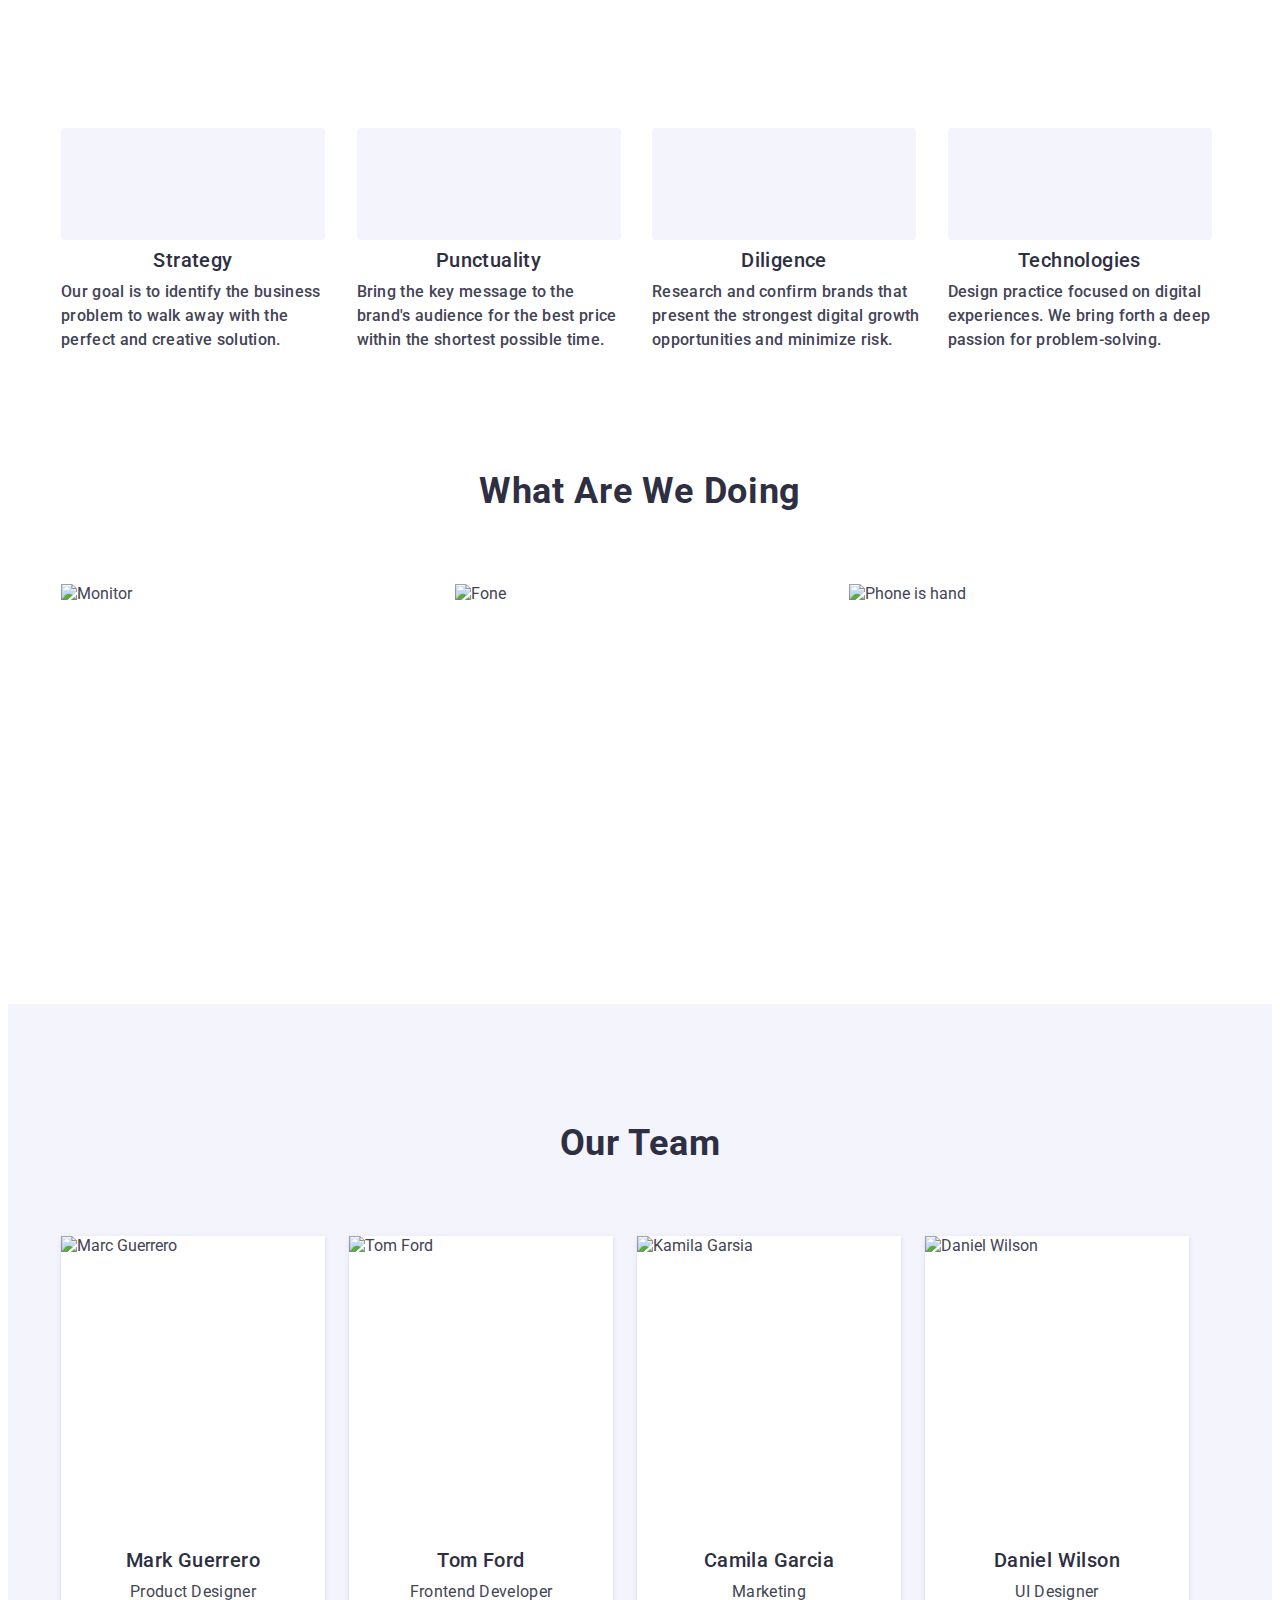
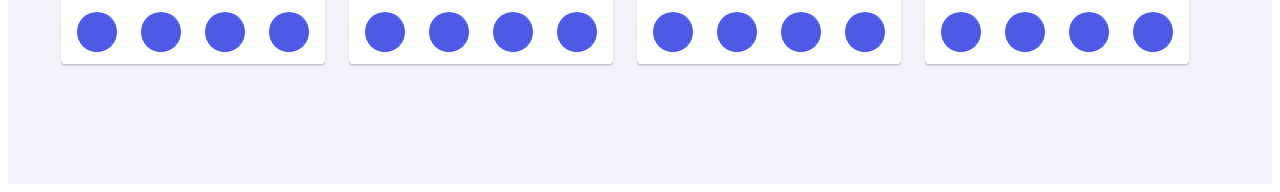
==== index.html @ 0598e84a "section2,3,4" ====
<!DOCTYPE html>
<html lang="en">

    <head>
        <meta charset="utf-8">
        <meta name="description" content="Web studio description meta tag content">
        <meta name="viewport" content="width=device-width, initial-scale=1.0">
        <title>Web studio</title>
        <link rel="stylesheet" href="https://cdnjs.cloudflare.com/ajax/libs/modern-normalize/2.0.0/modern-normalize.min.css" integrity="sha512-4xo8blKMVCiXpTaLzQSLSw3KFOVPWhm/TRtuPVc4WG6kUgjH6J03IBuG7JZPkcWMxJ5huwaBpOpnwYElP/m6wg==" crossorigin="anonymous" referrerpolicy="no-referrer" />
        <link rel="preconnect" href="https://fonts.googleapis.com">
<link rel="preconnect" href="https://fonts.gstatic.com" crossorigin>
<link href="https://fonts.googleapis.com/css2?family=Raleway:wght@800&family=Roboto:wght@400;500;700;900&display=swap" rel="stylesheet">
        <link rel="stylesheet" href="./css/styles.css" />
        <link rel="stylesheet" href="./css/media.css" />
    </head>

    <body>
       <!-- <header class="header">
        <div class="container header-container">
        <nav class="header-navigation">
            <a class="header-logo link" href="./index.html">Web<span class="header-logo-color">Studio</span></a>
            <ul class="header-menu-list list">
                <li class="header-menu-item">
                    <a class="header-menu-link link current" href="./index.html">Studio</a>
                </li>
                <li class="header-menu-item">
                    <a class="header-menu-link link" href="./portfolio.html">Portfolio</a>
                </li>
                <li class="header-menu-item">
                <a class="header-menu-link link" href="">Contacts</a>
                </li>
            </ul>
        </nav>

        <address class="adress">
            <ul class="header-adress-list list">
                <li class="header-adress-item">
                    <a class="header-adress-link link" href="mailto:info@devstudio.com">info@devstudio.com</a>
                </li>
                <li class="header-adress-item">
                    <a class="header-adress-link link" href="tel:+110001111111">+11 (000) 111-11-11</a>
                </li>
            </ul>
        </address>
        </div>
       </header>  -->

       <main>
        <!-- <section class="hero">
            <div class="container">
            <h1 class="hero-titl">Effective Solutions for Your Business</h1>
            <button class="hero-button" type="button" data-modal-open>Order Service</button>
            </div>
        </section> -->
        <section class="advantages">
            <div class="container">
            <h2 class="visually-hidden">Pryhowanyj zagolowok</h2>
            
            <ul class="advantages-list list">
                <li class="advantages-item">
                <div class="advantages-icons">
                            <svg class="imag-icons" width="64" height="64" >
                                <use href="./images/icons.svg#icon-antenna-1">
                                </use>
                            </svg>
                            </div> 
                            <h3 class="advantages-titl">Strategy</h3>
                    <p class="advantages-text">
                        Our goal is to identify the business problem to walk away with the perfect and creative solution.
                    </p>
                </li>
                <li class="advantages-item">
                <div class="advantages-icons">
                    <svg class="imag-icons" width="64" height="64" >
                        <use href="./images/icons.svg#icon-clock-1">
                        </use>
                    </svg>
                    </div>
                        <h3 class="advantages-titl">Punctuality</h3>
                    <p class="advantages-text">
                        Bring the key message to the brand's audience for the best price within the shortest possible time.
                    </p>
                </li>
                <li class="advantages-item">
                <div class="advantages-icons">
                    <svg class="imag-icons" width="64" height="64" >
                        <use href="./images/icons.svg#icon-diagram-1">
                        </use>
                    </svg>
                </div>
                    <h3 class="advantages-titl">Diligence</h3>
                    <p class="advantages-text">
                        Research and confirm brands that present the strongest digital growth opportunities and minimize risk.
                    </p>
                </li>
                <li class="advantages-item">
                <div class="advantages-icons">
                    <svg class="imag-icons" width="64" height="64" >
                        <use href="./images/icons.svg#icon-astronaut-1">
                        </use>
                    </svg>
                </div>
                    <h3 class="advantages-titl">Technologies</h3>
                    <p class="advantages-text">
                        Design practice focused on digital experiences. We bring forth a deep passion for problem-solving.
                    </p>
                </li>
            </ul>
            </div>            
        </section>
        <section class="services">
            <div class="container">
            <h2 class="services-titl">What are we doing</h2>
            <ul class="services-list list">
                <li class="services-item"><img src="./images/img1.jpg" alt="Monitor" width="360" height="300"></li>
                <li class="services-item"><img src="./images/img2.jpg" alt="Fone" width="360" height="300"></li>
                <li class="services-item"><img src="./images/img3.jpg" alt="Phone is hand" width="360" height="300"></li>
            </ul>
            </div>
        </section>
        <section class="team">
            <div class="container">
            <h2 class="team-titl">Our Team</h2>
            <ul class="team-list list">
                <li class="team-item">
                    <img src="./images/MG.jpg" alt="Marc Guerrero" width="264" height="280">
                    <div class="team-cart">
                    <h3 class="team-titl-three">Mark Guerrero</h3>
                    <p class="team-text">Product Designer</p>
                    <ul class="team-icon-list list">
                        <li class="team-icon-item">
                            <a class="team-link link" href="">
                            <svg class="tem-imag-icons" width="16" height="16">
                                <use href="./images/icons.svg#icon-instagram-2">
                                </use>
                            </svg></a>
                        </li>
                        <li class="team-icon-item">
                            <a class="team-link link" href="">
                            <svg class="tem-imag-icons" width="16" height="16">
                                <use href="./images/icons.svg#icon-twitter-1">
                                </use>
                            </svg></a>
                        </li>
                        <li class="team-icon-item">
                        <a class="team-link link" href="">
                            <svg class="tem-imag-icons" width="16" height="16">
                                <use href="./images/icons.svg#icon-facebook-1">
                                </use>
                            </svg>
                        </a>
                        </li>
                        <li class="team-icon-item">
                        <a class="team-link link" href="">
                            <svg class="tem-imag-icons" width="16" height="16">
                                <use href="./images/icons.svg#icon-linkedin-1">
                                </use>
                            </svg>
                        </a>
                        </li>
                    </ul>
                    </div>                    
                </li>

                <li class="team-item"><img src="./images/TF.jpg" alt="Tom Ford" width="264" height="280">
                    <div class="team-cart">
                        <h3 class="team-titl-three">Tom Ford</h3>
                        <p class="team-text">Frontend Developer</p>
                        <ul class="team-icon-list list">
                        <li class="team-icon-item">
                            <a class="team-link link" href="">
                            <svg class="tem-imag-icons" width="16" height="16">
                                <use href="./images/icons.svg#icon-instagram-2">
                                </use>
                            </svg></a>
                        </li>
                        <li class="team-icon-item">
                            <a class="team-link link" href="">
                            <svg class="tem-imag-icons" width="16" height="16">
                                <use href="./images/icons.svg#icon-twitter-1">
                                </use>
                            </svg></a>
                        </li>
                        <li class="team-icon-item">
                        <a class="team-link link" href="">
                            <svg class="tem-imag-icons" width="16" height="16">
                                <use href="./images/icons.svg#icon-facebook-1">
                                </use>
                            </svg>
                        </a>
                        </li>
                        <li class="team-icon-item">
                        <a class="team-link link" href="">
                            <svg class="tem-imag-icons" width="16" height="16">
                                <use href="./images/icons.svg#icon-linkedin-1">
                                </use>
                            </svg>
                        </a>
                        </li>
                    </ul>
                    </div>                      
                </li>

                <li class="team-item"><img src="./images/KG.jpg" alt="Kamila Garsia" width="264" height="280">
                        <div class="team-cart">
                        <h3 class="team-titl-three">Camila Garcia</h3>
                        <p class="team-text">Marketing</p>
                        
                        <ul class="team-icon-list list">
                        <li class="team-icon-item">
                            <a class="team-link link" href="">
                            <svg class="tem-imag-icons" width="16" height="16">
                                <use href="./images/icons.svg#icon-instagram-2">
                                </use>
                            </svg></a>
                        </li>
                        <li class="team-icon-item">
                            <a class="team-link link" href="">
                            <svg class="tem-imag-icons" width="16" height="16">
                                <use href="./images/icons.svg#icon-twitter-1">
                                </use>
                            </svg></a>
                        </li>
                        <li class="team-icon-item">
                        <a class="team-link link" href="">
                            <svg class="tem-imag-icons" width="16" height="16">
                                <use href="./images/icons.svg#icon-facebook-1">
                                </use>
                            </svg>
                        </a>
                        </li>
                        <li class="team-icon-item">
                        <a class="team-link link" href="">
                            <svg class="tem-imag-icons" width="16" height="16">
                                <use href="./images/icons.svg#icon-linkedin-1">
                                </use>
                            </svg>
                        </a>
                        </li>
                    </ul>
                    </div>   
                </li>
                <li class="team-item"><img src="./images/DW.jpg" alt="Daniel Wilson" width="264" height="280">
                    <div class="team-cart">
                        <h3 class="team-titl-three">Daniel Wilson</h3>
                        <p class="team-text">UI Designer</p>
                        <ul class="team-icon-list list">
                        <li class="team-icon-item">
                            <a class="team-link link" href="">
                            <svg class="tem-imag-icons" width="16" height="16">
                                <use href="./images/icons.svg#icon-instagram-2">
                                </use>
                            </svg></a>
                        </li>
                        <li class="team-icon-item">
                            <a class="team-link link" href="">
                            <svg class="tem-imag-icons" width="16" height="16">
                                <use href="./images/icons.svg#icon-twitter-1">
                                </use>
                            </svg></a>
                        </li>
                        <li class="team-icon-item">
                        <a class="team-link link" href="">
                            <svg class="tem-imag-icons" width="16" height="16">
                                <use href="./images/icons.svg#icon-facebook-1">
                                </use>
                            </svg>
                        </a>
                        </li>
                        <li class="team-icon-item">
                        <a class="team-link link" href="">
                            <svg class="tem-imag-icons" width="16" height="16">
                                <use href="./images/icons.svg#icon-linkedin-1">
                                </use>
                            </svg>
                        </a>
                        </li>
                    </ul>
                    </div>
                </li>
                </ul>
            </div>
        </section>
        <!-- <section class="customers">
            <div class="container">
                <h2 class="customers-titl">Customers</h2>
<ul class="customers-list list">
    <li class="customers-item">
      <a class="customers-link link" href="">
          <svg class="customers-imag-icons" width="104" height="56">
                            <use href="./images/icons.svg#icon-Logo">
                            </use>
                        </svg>  
    </a>
    </li>
    <li class="customers-item">
        <a class="customers-link link" href="">
    <svg class="customers-imag-icons" width="104" height="56">
                        <use href="./images/icons.svg#icon-Logo-1">
                        </use>
                    </svg>
    </a>     
    </li>
    <li class="customers-item">
        <a class="customers-link link" href="">
        <svg class="customers-imag-icons" width="104" height="56">
                        <use href="./images/icons.svg#icon-Logo-2">
                        </use>
                    </svg>
    </a>  
    </li>
    <li class="customers-item">
        <a class="customers-link link" href="">
        <svg class="customers-imag-icons" width="104" height="56">
                        <use href="./images/icons.svg#icon-Logo-3">
                        </use>
                    </svg> 
    </a> 
    </li>
    <li class="customers-item">
        <a class="customers-link link" href="">
        <svg class="customers-imag-icons" width="104" height="56">
                        <use href="./images/icons.svg#icon-Logo-4">
                        </use>
                    </svg> 
    </a> 
    </li>
    <li class="customers-item">
        <a class="customers-link link" href="">
        <svg class="customers-imag-icons" width="104" height="56">
                        <use href="./images/icons.svg#icon-Logo-5">
                        </use>
                    </svg>
    </a>  
    </li>
</ul>
</div>
</section> -->
       </main>
       <!-- <footer class="footer">
        <div class="container page">
            <div class="footer-wramp">
                <a class="footer-logo link link" href="./index.html">Web<span class="footer-logo-color">Studio</span></a>
                <p class="footer-text">
                Increase the flow of customers and sales for your business with digital marketing & growth solutions.
            </p>
            </div>
            <div class="footer-social">
                <p class="footer-social-text">Social media</p>
                <ul class="footer-social-list list">
                    <li class="footer-social-item">
                        <a class="footer-social-link link" href="">
                            <svg class="footer-imag-icons" width="24" height="24">
                                <use href="./images/icons.svg#icon-instagram-2">
                                </use>
                            </svg>
                        </a>
                    </li>
                    <li class="footer-social-item">
                    <a class="footer-social-link link" href="">
                        <svg class="footer-imag-icons" width="24" height="24">
                                <use href="./images/icons.svg#icon-twitter-1">
                                </use>
                            </svg>
                    </a>    
                    </li>
                    <li class="footer-social-item">
                    <a class="footer-social-link link" href="">
                        <svg class="footer-imag-icons" width="24" height="24">
                                <use href="./images/icons.svg#icon-facebook-1">
                                </use>
                            </svg>
                    </a>    
                    </li>
                    <li class="footer-social-item">
                    <a class="footer-social-link link" href="">
                        <svg class="footer-imag-icons" width="24" height="24">
                                <use href="./images/icons.svg#icon-linkedin-1">
                                </use>
                            </svg>
                    </a>    
                    </li>
                </ul>
            </div>
            <div class="footer-container-form">
                <p class="foote-form-text">Subscribe</p>
                <form class="footer-form">
                    <label class="footer-form-label">
                        <input class="footer-form-input"
                         name="email" 
                         type="email"
                         placeholder="E-mail">
                    </label>
                    <button class="footer-form-button" type="submit">Subscribe
                        <svg class="footer-button-icon" width="24" height="24">
                            <use href="./images/icons.svg#icon-button">
                            </use>
                        </svg>
                    </button>
                </form>
            </div>
        </div>
       </footer> -->
<div data-modal class="backdrop  is-hidden">
    <div  class="modal">
        <button type="button" data-modal-close class="modal-close-btn">
            <svg class="modal-imag" width="8" height="8">
                <use href="./images/icons.svg#icon-close">
                </use>
            </svg>
        </button>
        <p class="modal-title title">Leave your contacts and we will call you back
        </p>
        <form class="modal-form">
            
                <div class="modal-field">
                    <label for="user-name" class="modal-label">Name</label>
                        <div class="modal-input-wrap">
                            <input type="text"
                             class="modal-input"
                             name="user-name" 
                             required
                             autofocus
                             id="user-name"/>
                             <svg class="modal-icon" width="18" height="24">
                                <use href="./images/icons.svg#icon-person"></use>
                             </svg>
                        </div>
                </div>
            
                <div class="modal-field">
                    <label for="user-phone" class="modal-label">Phone</label>
                        <div class="modal-input-wrap">
                    <input type="tel"
                    class="modal-input"
                    name="user-phone"
                    id="user-phone"/>
                    <svg class="modal-icon" width="18" height="24">
                        <use href="./images/icons.svg#icon-phone"></use>
                    </svg>
                </div>
                </div>
                <div class="modal-field">
                    <label for="user-email" class="modal-label">Email</label>
                        <div class="modal-input-wrap">
                            <input type="email"
                            class="modal-input"
                            name="user-email"
                            required
                            id="user-email"/>
                            <svg class="modal-icon" width="18" height="24">
                            <use href="./images/icons.svg#icon-email"></use>
                            </svg>
                </div>
                </div>
                <div class="modal-field-comment">
                    <label for="user-comment" class="modal-label">Comment</label>
                        <textarea class="modal-comment"
                        name="user-comment"
                        id="user-comment"
                        placeholder="Text input"></textarea>
</div>
<div class="modal-checkbox ">
    <input class="modal-checkbox-input visually-hidden"
    type="checkbox"
        name="user-privacy"
         value="true"
         id="user-privacy"/>
         <label class="modal-checkbox-text" for="user-privacy">
 
<span class="privacy-span">        
         <svg class="checkbox-icon" width="10" height="8">
            <use href="./images/icons.svg#icon-checkbox">
            </use>
         </svg>
         </span>
         I accept the terms and conditions of the 
         <a class="pryvacy-link" href="">Privacy Policy</a>
</label> 
</div>
<button class="modal-form-btn" type="submit">Send</button>

        </form> 
    </div>

</div>
<script src="./js/modal.js"></script>
<script src="./js/mobile-menu.js"></script>
    </body>
</html>
---- css/styles.css ----
:root {
    --white: #FFFFFF;
    --navyblue: #2E2F42;
    --slate: #434455;
    --iris: #4D5AE5;
    --cloud: #F4F4FD;
    --ocean: #404BBF;
    --cornflower: #E7E9FC;
    --lightslate: #8E8F99;
    --dairy:#FCFCFC;
}


body {
    font-family: 'Roboto', sans-serif;
    color: var(--slate);
    background-color: var(--white);
    }

.container {
    width: 100%;
    max-width: 1158px;
    padding-left: 16px;
    padding-right: 16px;
    margin: 0 auto;
    /*outline: 2px solid red;*/
}
.link {
text-decoration: none;
}
.list {
    list-style: none;
    
}
p, ul, h1, h2, h3, h4, h5, h6 {
    margin: 0;
}
ul {
    padding-left: 0;
    display: flex;
}
img {
    display: block;
    max-width: 100%;
    height: auto;
}
.visually-hidden {
        position: absolute;
        width: 1px;
        height: 1px;
        margin: -1px;
        border: 0;
        padding: 0;
        white-space: nowrap;
        clip-path: inset(100%);
        clip: rect(0 0 0 0);
        overflow: hidden;
}

/* web studio */

.header {
border-bottom: 1px solid var(--cornflower, #E7E9FC);
box-shadow: 0px 2px 1px rgba(46, 47, 66, 0.08), 0px 1px 1px rgba(46, 47, 66, 0.16), 0px 1px 6px rgba(46, 47, 66, 0.08);
}
.header-container {
display: flex;
align-items: center;

}

.header-navigation {
    display: flex;
    align-items: center;
}   

.header-menu-list {
    display: flex;
    gap: 40px;
}
.header-logo {
    color: var(--iris, #4D5AE5);
        font-family: 'Raleway', sans-serif;
        font-size: 18px;
        font-weight: 800;
        line-height: 1.17;
        letter-spacing: 0.03em;
        text-transform: uppercase;
        margin-right: 76px;
        }
        
.header-logo-color {
    color: var(--navyblue, #2E2F42);
}


.header-menu-link {
    color: var(--navyblue, #2E2F42);
        font-size: 16px;
        font-weight: 500;
        line-height: 1.5;
        letter-spacing: 0.02em;
        padding-top: 24px;
        padding-bottom: 24px;
        display: flex;
        position: relative;
        transition: color 250ms cubic-bezier(0.4, 0, 0.2, 1);
        
        }

.header-menu-link:hover {
    color: var(--ocean, #404BBF);
}

.header-menu-link:focus {
    color: var(--ocean, #404BBF);
}

.current {
    position: relative;
    color: #404bbf;
    transition: color 250ms cubic-bezier(0.4, 0, 0.2, 1);


}
.current::after {
content: "";
position: absolute;
left: 0;
bottom: -1px;
width: 100%;
height: 4px;
background: var(--ocean, #404BBF);
border-radius: 2px;

}
.adress {
    font-style: normal;
    margin-left: auto;

}

.header-adress-list {
    display: flex;
    gap: 40px;
}
.header-adress-link {
    color: var(--slate, #434455);
font-size: 16px;
font-weight: 400;
line-height: 1.5;
letter-spacing: 0.02em;
padding-top: 24px;
padding-bottom: 24px;
transition: color 250ms cubic-bezier(0.4, 0, 0.2, 1);
}

.header-adress-link:hover {
color: var(--ocean, #404BBF);
}

.header-adress-link:focus {
color:var(--ocean, #404BBF);
}

.hero {
background: var(--navyblue, #2E2F42);
margin: 0 auto;
padding-bottom: 188px;
padding-top: 188px;
background-image:linear-gradient(rgba(46, 47, 66, 0.7), rgba(46, 47, 66, 0.7)), url(../images/hero-bg.jpg);
background-repeat: no-repeat;
background-position: center;
background-size: cover;
max-width: 1440px;

}

.hero-titl {
    color: var(--white, #FFF);
        text-align: center;
        font-size: 56px;
        font-weight: 700;
        line-height: 1.07;
        letter-spacing: 0.02em;
        max-width: 496px;
        margin: 0 auto;
        
        
        }
.hero-button {
    
        background: var(--iris, #4D5AE5);
            color: var(--white, #FFF);
            font-family: inherit;
            font-size: 16px;
            font-weight: 500;
            line-height: 1.5;
            letter-spacing: 0.04em;
            cursor: pointer;
            display: block;
            padding: 16px 32px;
            gap: 10px;
            border-radius: 4px;
            border: none;
            background: var(--iris, #4D5AE5);
            box-shadow: 0px 4px 4px 0px rgba(0, 0, 0, 0.15);
            margin: 0 auto;
            margin-top: 48px;
            min-width: 169px;
            height: 56px;
            transition: background-color 250ms cubic-bezier(0.4, 0, 0.2, 1);
}

.hero-button:hover {
    background-color: var(--ocean, #404BBF);
}

.hero-button:focus {
    background-color: var(--ocean, #404BBF);
}

.advantages {
    padding-top: 96px;
    padding-bottom: 96px;
    align-items: flex-start;
}

.advantages-list {
    display: flex;
    flex-wrap: wrap;
    flex-direction: column;
    gap: 72px;
    
    justify-content: center;
}

.advantages-item {
/*width: calc((100% - 72px) / 4);*/
}



.advantages-icons {
        display: none;
}

.imag-icons {
    
    border-radius: 4px;
    flex-shrink: 0;
}


.advantages-item-icons {
    /*width: calc((100% - 72px) / 4);*/
}
.advantages-titl {
    color: var(--navyblue, #2E2F42);
    font-size: 36px;
    font-weight: 700;
    line-height: 1.11;
    letter-spacing: 0.02em;
    max-width: 396px;
    margin-bottom: 8px;
    text-align: center;
    }

.advantages-text {
    color: var(--slate, #434455);
        font-size: 16px;
        font-weight: 500;
        line-height: 1.5;
        letter-spacing: 0.02em;
        max-width: 396px;
        }

.services {
    display: none;
    }



.team {
    background-color:var(--cloud, #F4F4FD);
    padding-bottom: 96px;
    padding-top: 96px;
    padding-left: 66px;
    padding-right: 66px;
    display: flex;
}

.team-list {
    display: block;
    /*gap: 0px 72px;*/
}

.team-item {
    background-color: #FFFFFF;
    /*width: calc((100% - 72px) / 4);*/
    width: 100%;
    border-radius: 0px 0px 4px 4px;
    box-shadow: 0px 1px 6px rgba(46, 47, 66, 0.08),
        0px 1px 1px rgba(46, 47, 66, 0.16),
        0px 2px 1px rgba(46, 47, 66, 0.08);
    margin-top: 72px;
    max-width: 264px;
    height: 428px;
}

.team-titl {
    color: var(--navyblue, #2E2F42);
        text-align: center;
        font-size: 36px;
        font-weight: 700;
        line-height: 1.11;
        letter-spacing: 0.02em;
        text-transform: capitalize;
        /* margin-bottom: 72px; */
        }

.team-cart {
    padding-top: 32px;
    padding-bottom: 32px; 
    

}
.team-titl-three {
    color: var(--navyblue, #2E2F42);
        font-size: 20px;
        font-weight: 500;
        line-height: 1.2;
        letter-spacing: 0.02em;
        text-align: center;
        margin-bottom: 8px;
}

.team-text {
    color: var(--slate, #434455);
        font-size: 16px;
        line-height: 1.5;
        letter-spacing: 0.02em;
        text-align: center;
        margin-bottom: 8px;
        
}


.team-icon-list {
    display: flex;
    justify-content: center;
    gap: 24px;


}

.team-icon-item {
width: 40px;
height: 40px;

}

.team-link {
    width: 100%;
    height: 100%;
    background-color: var(--iris, #4D5AE5);
    border-radius: 50%;
    display: flex;
    align-items: center;
    justify-content: center;
    transition: background-color 250ms cubic-bezier(0.4, 0, 0.2, 1);
}
.team-link:hover {
    background-color: var(--ocean, #404BBF);
}
.team-link:focus {
    background-color: var(--ocean, #404BBF);
}

.tem-imag-icons {
    fill: var(--cloud, #f4f4fd);
}

.customers {
    padding-top: 120px;
    padding-bottom: 120px;
}

.customers-titl {
    color: var(--navyblue, #2E2F42);
        text-align: center;
            font-size: 36px;
            font-style: normal;
            font-weight: 700;
            line-height: 1.11;
            letter-spacing: 0.02em;
            text-transform: capitalize;
            margin-bottom: 72px;
}
.customers-list {
    display: flex;
        gap: 24px;
}

.customers-item {
    width: calc((100% - 120px) / 6);
    height: 88px;
}

.customers-link {
    width: 100%;
    height: 100%;
    border: 1px solid var(--lightslate, #8E8F99);
    border-radius: 4px;
    display: flex;
    align-items: center;
    justify-content: center;
    color: var(--lightslate, #8E8F99);
    transition: border-color 250ms cubic-bezier(0.4, 0, 0.2, 1),
        color 250ms cubic-bezier(0.4, 0, 0.2, 1);
}
.customers-link:hover {
    border-color: var(--ocean, #404BBF);
    color: var(--ocean, #404BBF);
}

.customers-link:focus {
    border-color: var(--ocean, #404BBF);
    color: var(--ocean, #404BBF);
    
    }

.customers-imag-icons {
    fill: currentColor;
    /*padding: 16px 32px;*/
    flex-shrink: 0;
    }



.footer {
    background: var(--navyblue, #2E2F42);
    padding-top: 100px;
    padding-bottom: 100px;
}
.footer-logo {
    display: inline-block;
    color:var(--iris, #4D5AE5);
        font-family: 'Raleway', sans-serif;
        font-size: 18px;
        font-weight: 800;
        line-height: 1.17;
        letter-spacing: 0.03em;
        text-transform: uppercase;
        margin-bottom: 16px;
}

.page {
    display: flex;
    align-items: baseline;
    
}

.footer-wramp {
    margin-right: 120px;
    
}

.footer-logo-color {
color: var(--cloud, #F4F4FD);
}

.footer-text {
    color: var(--cloud, #F4F4FD);
        font-size: 16px;
        line-height: 1.5;
        letter-spacing: 0.02em;
        max-width: 264px;
        
}

/*.footer-social {}*/

.footer-social-text {
    font-weight: 500;
    font-size: 16px;
    line-height: 1.5;
    letter-spacing: 0.02em;
    color: var(--white, #FFFFFF);
    margin-bottom: 16px;
}

.footer-social-list {
    display: flex;
    gap: 16px;
}

.footer-social-item {
    width: 40px;
    height: 40px;
}

.footer-social-link {
    width: 100%;
    height: 100%;
    background-color: var(--iris, #4D5AE5);
    border-radius: 50%;
    display: flex;
    align-items: center;
    justify-content: center;
    transition: background-color 250ms cubic-bezier(0.4, 0, 0.2, 1);

}

.footer-social-link:hover {
    background-color: #31d0aa;

}

.footer-social-link:focus {
    background-color: #31d0aa;

}

.footer-imag-icons {
    fill: var(--cloud, #F4F4FD);
}

.footer-container-form {
    margin-left: 80px;
}
.foote-form-text {
    color: var(--white, #FFF);
        font-size: 16px;
        font-style: normal;
        font-weight: 500;
        line-height: 1.5;
        letter-spacing: 0.02em;
        margin-bottom: 16px;
}
.footer-form-input {
width: 264px;
height: 40px;
border-radius: 4px;
    border: 1px solid var(--white, #ffffff);
    background-color: transparent;
font-size: 12px;
line-height: 1.5;
letter-spacing: 0.04em;
padding-left: 16px;
filter: drop-shadow(0px 4px 4px rgba(0, 0, 0, 0.15));
color: var(--white, #ffffff);
}

.footer-form {
    display: flex;
    gap: 24px;
}

.footer-form-input::placeholder {
    color: var(--white, #ffffff);
}

.footer-form-button {
    min-width: 165px;
    height: 40px;
    display: flex;
    justify-content: center;
    align-items: center;
    padding: 8px 24px;
    font-family: "Roboto", sans-serif;
    font-size: 16px;
        font-style: normal;
        font-weight: 500;
        line-height: 1.5;
        letter-spacing: 0.04em;
        color: var(--white, #FFF);
        cursor: pointer;
        border-radius: 4px;
        background: var(--iris, #4D5AE5);
        border: none;
}

.footer-button-icon {
    margin-left: 16px;
    fill: var(--cloud, #F4F4FD);
}

/* P O R T F O L I O */

.section {
    padding-top: 96px;
    padding-bottom: 120px;
}
.section-list {
    display: flex;
    justify-content: center;
    gap: 24px;
    margin-bottom: 72px;
}
.section button {
        background-color: var(--cloud, #F4F4FD);
        color: var(--iris, #4D5AE5);
        font-family: inherit;
        font-size: 16px;
        font-weight: 500;
        line-height: 1.5;
        letter-spacing: 0.04em;
        cursor: pointer;
        display: flex;
        padding: 12px 24px;
        justify-content: center;
        align-items: center;
        border-radius: 4px;
        border: 1px solid var(--cornflower, #E7E9FC);
        background: var(--cloud, #F4F4FD);
        text-align: center;
        transition: color 250ms cubic-bezier(0.4, 0, 0.2, 1),
            background-color 250ms cubic-bezier(0.4, 0, 0.2, 1),
            border-color 250ms cubic-bezier(0.4, 0, 0.2, 1),
            box-shadow 250ms cubic-bezier(0.4, 0, 0.2, 1);
}

.section button:hover {
    background: var(--ocean, #404BBF);
    color: var(--white, #FFFFFF);
    border: 1px solid transparent;
    box-shadow: 0px 3px 1px rgba(0, 0, 0, 0.1), 0px 2px 1px rgba(0, 0, 0, 0.08), 0px 2px 2px rgba(0, 0, 0, 0.12);
}

.section button:focus {
    background: var(--ocean, #404BBF);
    color: var(--white, #FFFFFF);
    border: 1px solid transparent;
    box-shadow: 0px 3px 1px rgba(0, 0, 0, 0.1), 0px 2px 1px rgba(0, 0, 0, 0.08), 0px 2px 2px rgba(0, 0, 0, 0.12);
}

.section-two-list {
    display: flex;
        flex-wrap: wrap;
        column-gap: 24px;
        row-gap: 48px
}

.section-two-item {
    width: calc((100% - 48px) / 3);
}

.section-link {
    display: block;
    transition: box-shadow 250ms cubic-bezier(0.4, 0, 0.2, 1);
}

.section-link:hover {
    box-shadow: 0px 1px 6px rgba(46, 47, 66, 0.08),
        0px 1px 1px rgba(46, 47, 66, 0.16),
        0px 2px 1px rgba(46, 47, 66, 0.08);
}

.section-link:focus {
    box-shadow: 0px 1px 6px rgba(46, 47, 66, 0.08),
        0px 1px 1px rgba(46, 47, 66, 0.16),
        0px 2px 1px rgba(46, 47, 66, 0.08);
}

.section-link:hover p {
transform: translateY(0%);
}

.section-link:focus p {
    transform: translateY(0%);
}
.cart {
    
    padding-bottom: 120px;
    border-bottom: 1px solid var(--cornflower, #E7E9FC);
    background: var(--white, #FFF);
}

.cart-container {
    padding: 32px 16px;
    border: 1px solid #e7e9fc;
    border-top: none;
}

.imag-container {
    position: relative;
    overflow: hidden;

}
.imag-text {
    position: absolute;
    top: 0;
    color: var(--cloud, #F4F4FD);
        font-size: 16px;
        font-style: normal;
        line-height: 1.5;
        letter-spacing: 0.02em;
        padding: 40px 32px;
        background: var(--iris, #4D5AE5);
        height: 100%;
        width: 100%;
        transform: translateY(100%);
        transition: transform 250ms cubic-bezier(0.4, 0, 0.2, 1);
}
.section-titl {
    color: var(--navyblue, #2E2F42);
        font-size: 20px;
        font-weight: 500;
        line-height: 1.2;
        letter-spacing: 0.02em;
        margin-bottom: 8px;
}
.section-text {
    color: var(--slate, #434455);
        font-size: 16px;
        line-height: 1.5;
        letter-spacing: 0.02em;
}

/*modalne vikno*/


.backdrop {
    position: fixed;
    width: 100%;
    height: 100%;
    background-color: rgba(46, 47, 66, 0.4);
    top: 0;
    left: 0;
    transition: opacity 250ms cubic-bezier(0.4, 0, 0.2, 1), visibility 250ms cubic-bezier(0.4, 0, 0.2, 1);
}

.modal {
    position: absolute;
    top: 50%;
    left: 50%;
    transform: translate(-50%, -50%) scale(1);
    width: 408px;
    min-height: 584px;
    background: var(--dairy, #FCFCFC);
    box-shadow: 0px 2px 1px 0px rgba(0, 0, 0, 0.20), 0px 1px 3px 0px rgba(0, 0, 0, 0.12), 0px 1px 1px 0px rgba(0, 0, 0, 0.14);
    border-radius: 4px;
    transition: transform 250ms cubic-bezier(0.4, 0, 0.2, 1);
    padding: 72px 24px 24px 24px;

}

.is-hidden {
    opacity: 0;
    visibility: hidden;
    pointer-events: none;

}

.modal-close-btn {
    position: absolute;
    top: 24px;
    right: 24px;
    width: 24px;
    height: 24px;
    border-radius: 50%;
    display: flex;
    align-items: center;
    justify-content: center;
    background-color: var(--cornflower, #E7E9FC);
    border: 1px solid rgba(0, 0, 0, 0.1);
    padding: 0;
    cursor: pointer;
    transition: background-color 250ms cubic-bezier(0.4, 0, 0.2, 1), border 250ms cubic-bezier(0.4, 0, 0.2, 1);

}

.modal-close-btn:hover {
    background-color: var(--ocean, #404BBF);
    border: none;
}

.modal-close-btn:focus {
    background-color: var(--ocean, #404BBF);
    border: none;
}

.modal-imag {
    transition: fill 250ms cubic-bezier(0.4, 0, 0.2, 1);

}

.modal-close-btn:hover .modal-imag {
    fill: #ffffff;
}

.modal-close-btn:focus .modal-imag {
    fill: #ffffff;
}

.modal-title {
        margin-bottom: 16px;
        color: var(--navyblue, #2E2F42);
        text-align: center;
        font-size: 16px;
        font-style: normal;
        font-weight: 500;
        line-height: 1.5;
        letter-spacing: 0.02em;
}

/*.modal-form {

}*/

.modal-field {
    margin-bottom: 8px;
}

.modal-input {
    width: 100%;
    height: 40px;
    border-radius: 4px;
    border: 1px solid var(--navyblue-modal, rgba(46, 47, 66, 0.40));
    padding-left: 38px;
    padding-right: 16px;
    outline: transparent;
    background-color: transparent;
    transition: border-color 250ms cubic-bezier(0.4, 0, 0.2, 1);
}

.modal-label {
    color: var(--lightslate, #8E8F99);
    font-size: 12px;
        font-style: normal;
        font-weight: 400;
        line-height: 1.17;
        letter-spacing: 0.04em;
        margin-bottom: 4px;
        display: block;
}
/*.modal-input:hover {
    border: 1px solid var(--iris, #4D5AE5);
}*/

.modal-input:focus {
    border: 1px solid var(--iris, #4D5AE5);
}

.modal-input-wrap {
    position: relative;
    
}

.modal-icon {
    fill: var(--navyblue, #2E2F42);
    position: absolute;
    left: 16px;
    top: 50%;
    transform: translateY(-50%);
    transition: fill 250ms cubic-bezier(0.4, 0, 0.2, 1);
}

.modal-input:focus + .modal-icon {
    fill: #4D5AE5;
}

.modal-field-comment {
    margin-bottom: 16px;
}
.modal-comment {
    width: 100%;
    height: 120px;
    border-radius: 4px;
    border: 1px solid rgba(46, 47, 66, 0.4);
    outline: transparent;
    background-color: transparent;
    resize: none;
    padding: 8px 16px;
    transition: border-color 250ms cubic-bezier(0.4, 0, 0.2, 1);
    color: rgba(46, 47, 66, 0.4);
    font-size: 12px;
        font-style: normal;
        font-weight: 400;
        line-height: 1.17;
        letter-spacing: 0.04em;
}

.modal-comment:focus {
    border: 1px solid var(--iris, #4D5AE5);
}

.modal-comment::placeholder {
    color: var(--navyblue, #2e2f42);
    opacity: 0.4;
    font-family: Roboto;
        font-size: 12px;
        font-style: normal;
        font-weight: 400;
        line-height: 1.16;
        letter-spacing: 0.04em;
        
        
}



.modal-checkbox {
    margin-bottom: 24px;
}

.modal-checkbox-input {
    
    width: 16px;
    height: 16px;
    
}

.modal-checkbox-text {
    color: var(--lightslate, #8E8F99);
    
        /* Small Text */
        font-family: Roboto;
        font-size: 12px;
        font-style: normal;
        font-weight: 400;
        line-height: 1.17;
        letter-spacing: 0.04em;
}

.privacy-span {
        font-size: 12px;
        font-style: normal;
        font-weight: 400;
        line-height: 16px;
        letter-spacing: 0.48px;
        text-decoration-line: underline;
        width: 16px;
        height: 16px;
        border: 1px solid rgba(46, 47, 66, 0.4);
        border-radius: 2px;
        transition: background-color 250ms cubic-bezier(0.4, 0, 0.2, 1), border 250ms cubic-bezier(0.4, 0, 0.2, 1), fill 250ms cubic-bezier(0.4, 0, 0.2, 1);
        display: inline-flex;
        align-items: center;
        justify-content: center;
        fill: transparent;
        
}

.pryvacy-link {
    color: var(--iris, #4D5AE5)
}
.modal-checkbox-input:checked + .modal-checkbox-text .privacy-span {
    background-color: var(--ocean, #404bbf);
    border: none;
    fill: #f4f4fd;
}

.modal-checkbox-input:focus + .modal-checkbox-text .privacy-span{
    border-color: var(--ocean, #404bbf);
}

.modal-form-btn {
    display: block;
    padding: 16px 32px;
    min-width: 169px;
    height: 56px;
    align-items: center;
    justify-content: center;
    border-radius: 4px;
    background: var(--iris, #4D5AE5);
    box-shadow: 0px 4px 4px 0px rgba(0, 0, 0, 0.15);
    color: var(--white, #FFF);
    text-align: center;
    font-family: Roboto, sans-serif;
    font-size: 16px;
    font-style: normal;
    font-weight: 500;
    line-height: 1.5;
    letter-spacing: 0.04em;
    outline: transparent;
    cursor: pointer;
    border: none;
    margin: 0 auto;
    transition: background-color 250ms cubic-bezier(0.4, 0, 0.2, 1);

}
---- css/media.css ----
/* Media zapyty */

@media screen and (min-width:428px) {
    .container {
        max-width: 428px;
       
    }
}

@media screen and (min-width:768px) {
    .container {
        max-width: 768px;
    }
    .advantages-item {
            width: calc((100% - 24px) / 2);
    
    }
        .advantages-list {
            gap: 72px 24px; 
            
}
.team-list {
    display: flex;
    flex-wrap: wrap;
    gap: 64px 24px;
}
.team-item {
    width: calc((100% - 24px) / 2);
    margin-top: 0px;
}
.team-titl {
    margin-bottom: 72px;
}
}

@media screen and (min-width:1158px) {
    .container {
        max-width: 1158px;
    }
        .advantages {
            padding-top: 120px;
            padding-bottom: 120px;
        }
    .advantages-item {
        width: calc((100% - 72px) / 4);
        }
     .advantages-icons {
        display: flex;
            align-items: center;
            justify-content: center;
            gap: 24px;
            background-color: var(--cloud, #F4F4FD);
            border-radius: 4px;
            margin-bottom: 8px;
            width: 264px;
            height: 112px;
    }
        .advantages-list {
            display: flex;
            flex-wrap: nowrap;
            flex-direction: row;
            gap: 24px;
        }
        .advantages-item-icons {
            width: calc((100% - 72px) / 4);
                }
        .advantages-titl {
            font-size: 20px;
            font-weight: 500;
            line-height: 1.2;
            max-width: 264px;
    }
        .services {
            display: flex;
            padding-bottom: 120px;
            
        }
                .services-list {
                    display: flex;
                }
        
                .services-item {
                    margin-right: 24px;
                    width: calc((100% - 48px) / 3);
        
                }
        
                .services-item:last-child {
                    margin-right: 0;
                }
        
                .services-titl {
                    color: var(--navyblue, #2E2F42);
                    text-align: center;
                    font-size: 36px;
                    font-weight: 700;
                    line-height: 1.11;
                    letter-spacing: 0.02em;
                    text-transform: capitalize;
                    margin-bottom: 72px;
                }
                .team {
                    padding: 120px 0px;
                    
                }
                .team-list {
                flex-wrap: nowrap;
                gap: 24px;
                }
                .team-item {
                    width: calc((100% - 72px) / 4);
}
}
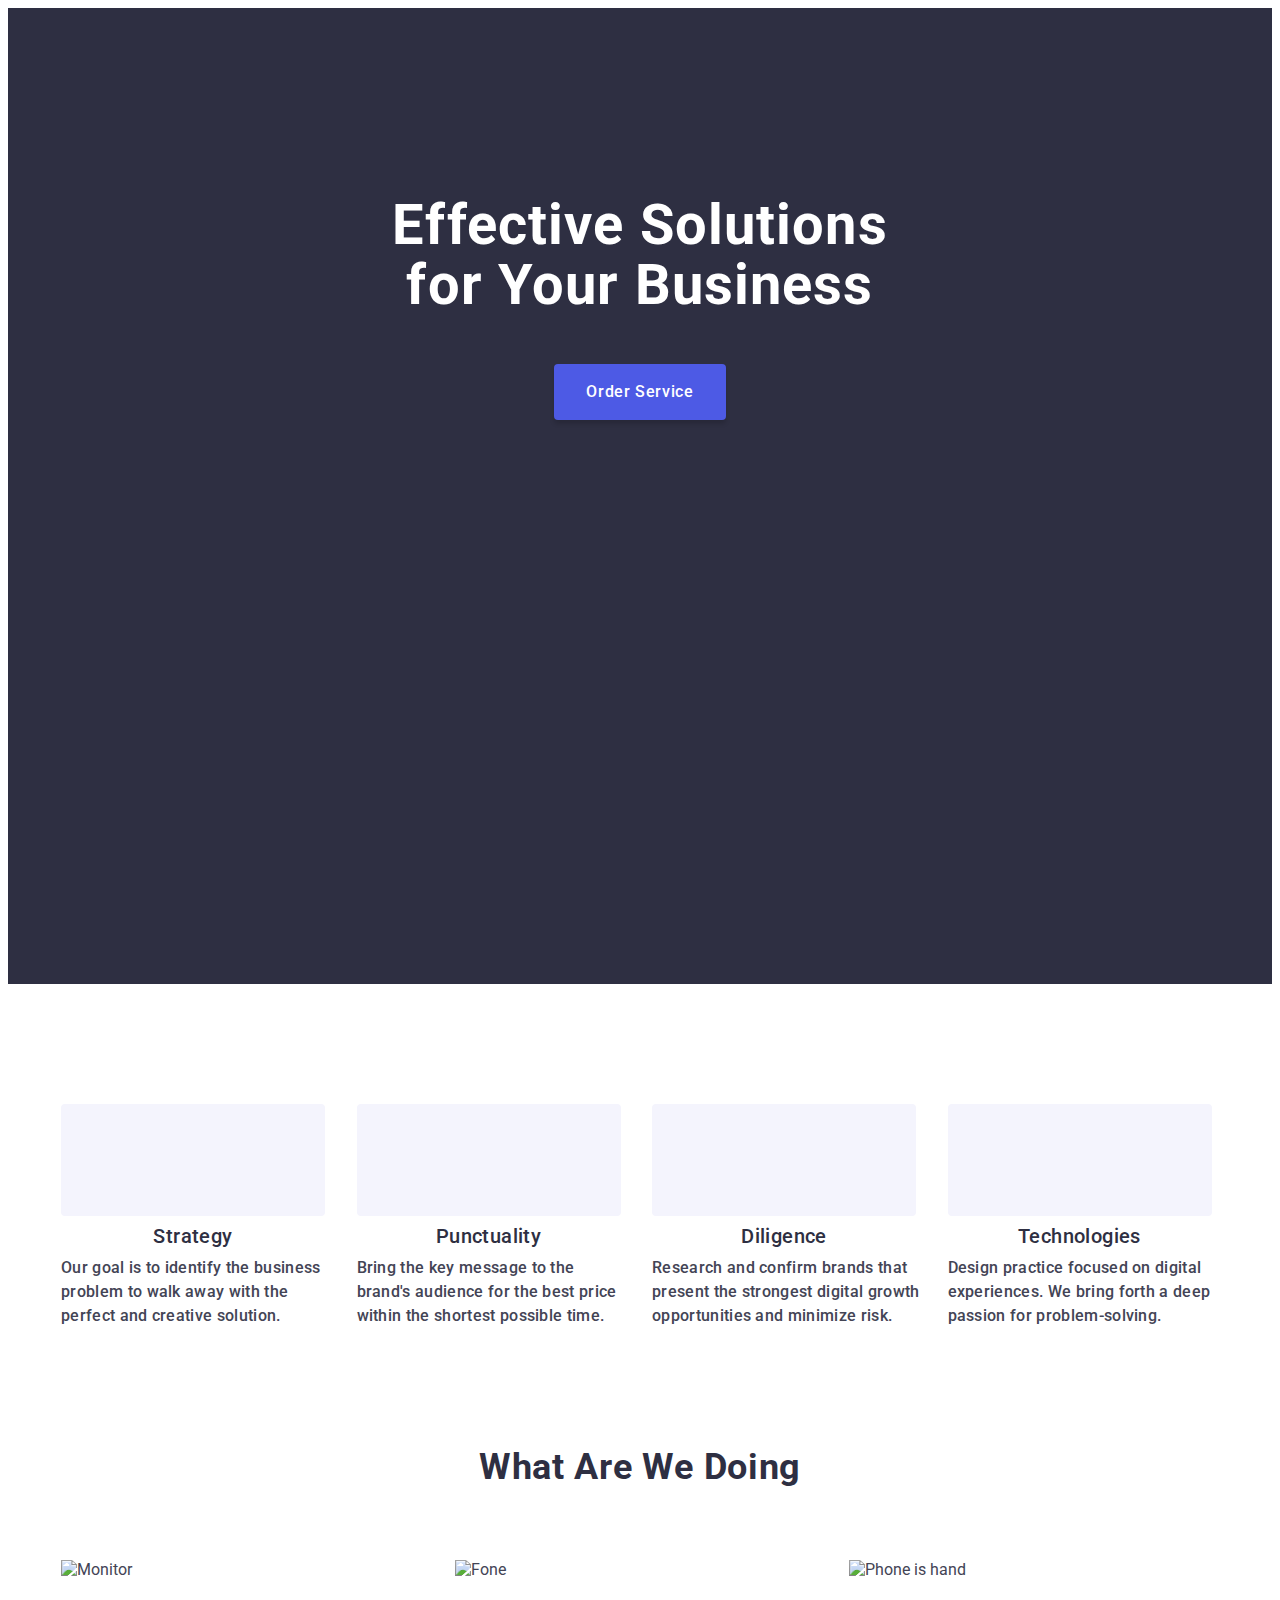
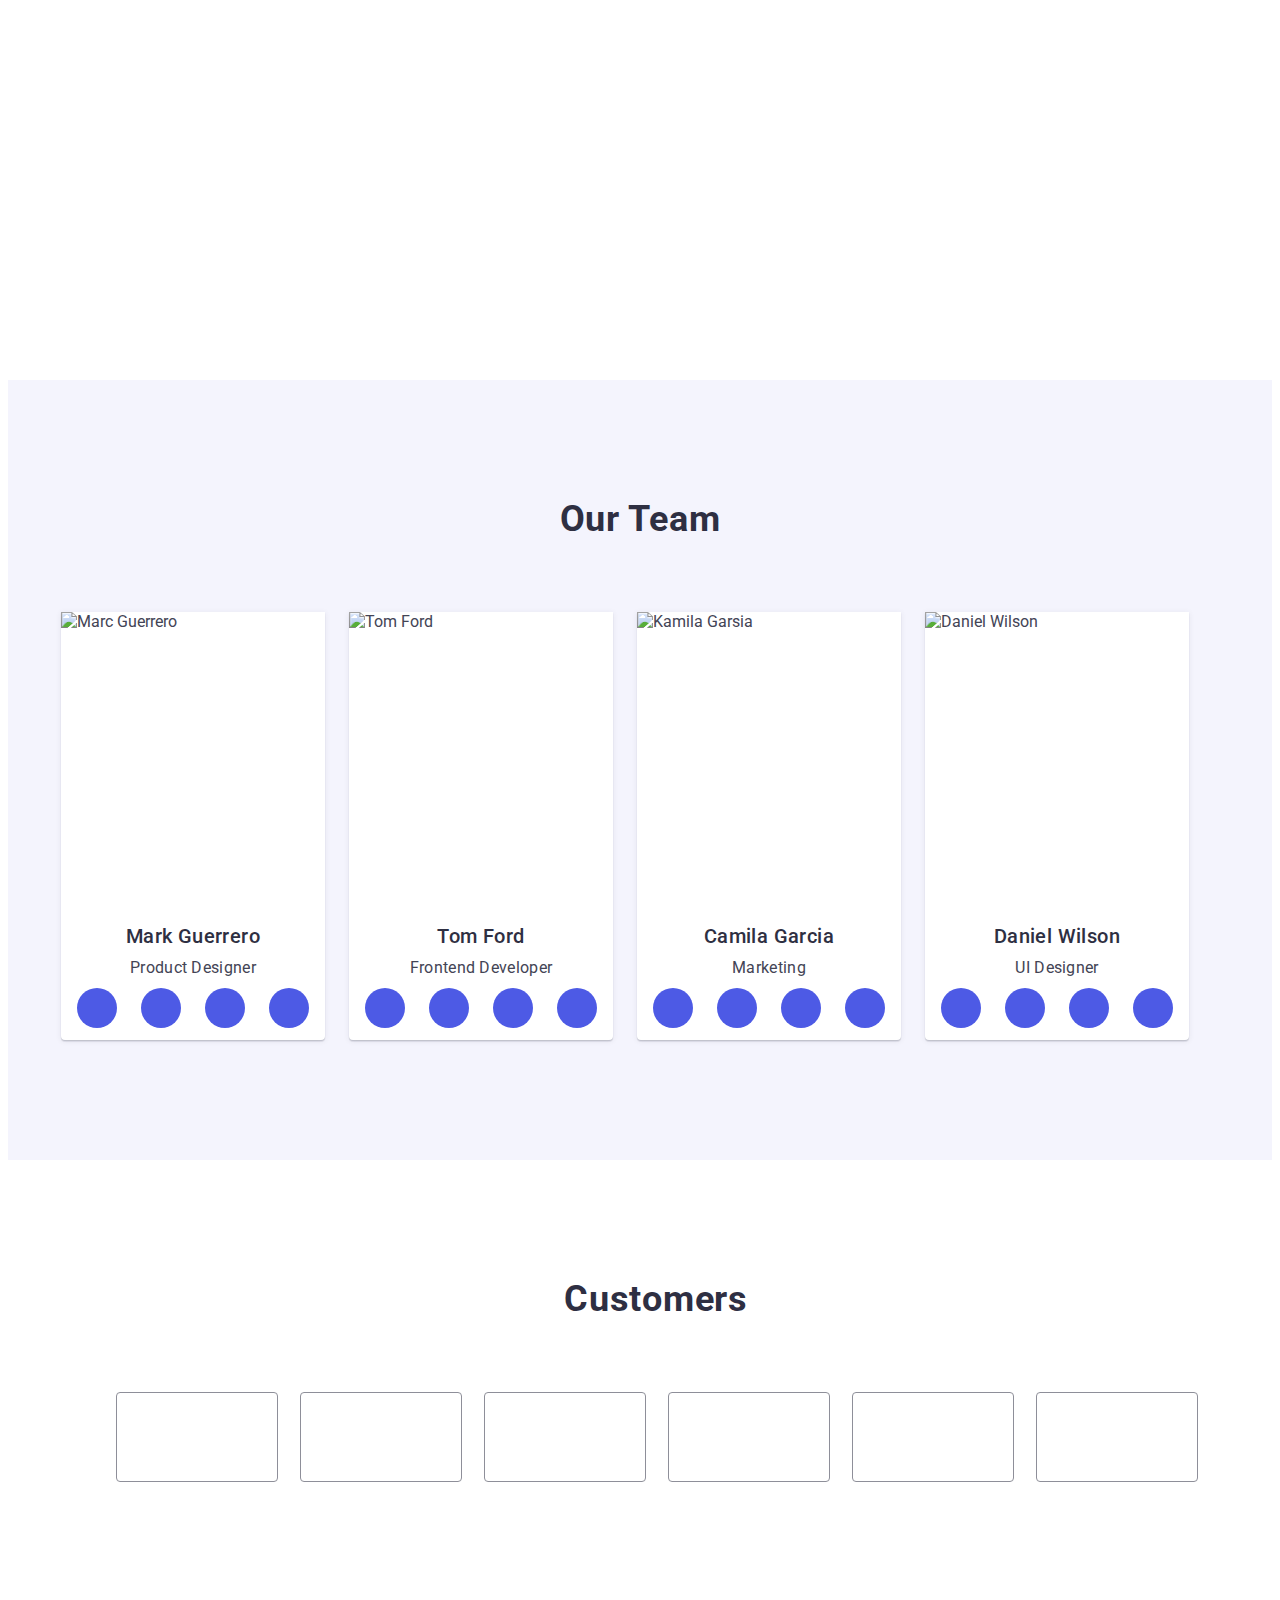
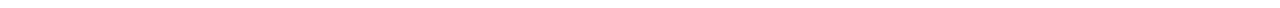
==== commit d7772950: "section1,5" ====
--- a/index.html
+++ b/index.html
@@ -46,12 +46,12 @@
        </header>  -->
 
        <main>
-        <!-- <section class="hero">
+        <section class="hero">
             <div class="container">
             <h1 class="hero-titl">Effective Solutions for Your Business</h1>
             <button class="hero-button" type="button" data-modal-open>Order Service</button>
             </div>
-        </section> -->
+        </section>
         <section class="advantages">
             <div class="container">
             <h2 class="visually-hidden">Pryhowanyj zagolowok</h2>
@@ -281,7 +281,7 @@
                 </ul>
             </div>
         </section>
-        <!-- <section class="customers">
+        <section class="customers">
             <div class="container">
                 <h2 class="customers-titl">Customers</h2>
 <ul class="customers-list list">
@@ -335,7 +335,7 @@
     </li>
 </ul>
 </div>
-</section> -->
+</section>
        </main>
        <!-- <footer class="footer">
         <div class="container page">
--- a/css/styles.css
+++ b/css/styles.css
@@ -166,25 +166,31 @@
 .hero {
 background: var(--navyblue, #2E2F42);
 margin: 0 auto;
-padding-bottom: 188px;
-padding-top: 188px;
+/*  */
 background-image:linear-gradient(rgba(46, 47, 66, 0.7), rgba(46, 47, 66, 0.7)), url(../images/hero-bg.jpg);
 background-repeat: no-repeat;
 background-position: center;
 background-size: cover;
-max-width: 1440px;
+/*  */
+max-width: 428px;
+height: 432px;
+padding-bottom: 112px;
+padding-top: 112px;
 
 }
 
 .hero-titl {
     color: var(--white, #FFF);
         text-align: center;
-        font-size: 56px;
+        /*  */
         font-weight: 700;
-        line-height: 1.07;
-        letter-spacing: 0.02em;
-        max-width: 496px;
+        /*  */
+        letter-spacing: 0.02em;
         margin: 0 auto;
+        /*  */
+        max-width: 320px;
+        font-size: 36px;
+        line-height: 1.11;
         
         
         }
@@ -206,7 +212,8 @@
             background: var(--iris, #4D5AE5);
             box-shadow: 0px 4px 4px 0px rgba(0, 0, 0, 0.15);
             margin: 0 auto;
-            margin-top: 48px;
+            /*  */
+            margin-top: 72px;
             min-width: 169px;
             height: 56px;
             transition: background-color 250ms cubic-bezier(0.4, 0, 0.2, 1);
@@ -229,7 +236,7 @@
 .advantages-list {
     display: flex;
     flex-wrap: wrap;
-    flex-direction: column;
+    /* flex-direction: column; */
     gap: 72px;
     
     justify-content: center;
@@ -382,8 +389,10 @@
 }
 
 .customers {
-    padding-top: 120px;
-    padding-bottom: 120px;
+    /*  */
+    
+    padding-top: 96px;
+    padding-bottom: 96px;
 }
 
 .customers-titl {
@@ -399,13 +408,20 @@
 }
 .customers-list {
     display: flex;
-        gap: 24px;
+    /*  */
+    gap: 72px 16px;
+   
+    flex-wrap: wrap;
+    
 }
 
 .customers-item {
-    width: calc((100% - 120px) / 6);
-    height: 88px;
-}
+    
+     
+   width: 190px;
+    width: calc((100% - 16px) / 2);
+    
+} 
 
 .customers-link {
     width: 100%;
@@ -418,6 +434,7 @@
     color: var(--lightslate, #8E8F99);
     transition: border-color 250ms cubic-bezier(0.4, 0, 0.2, 1),
         color 250ms cubic-bezier(0.4, 0, 0.2, 1);
+        
 }
 .customers-link:hover {
     border-color: var(--ocean, #404BBF);
@@ -432,7 +449,7 @@
 
 .customers-imag-icons {
     fill: currentColor;
-    /*padding: 16px 32px;*/
+    /* padding: 16px 32px; */
     flex-shrink: 0;
     }
 
--- a/css/media.css
+++ b/css/media.css
@@ -1,11 +1,22 @@
 /* Media zapyty */
+                                        /*MOBILE 428*/
+
+
 
 @media screen and (min-width:428px) {
     .container {
         max-width: 428px;
        
     }
+    .customers-item{
+        height: 88px;
+        }
+        
 }
+
+
+                                         /*PLANCHET 768*/
+
 
 @media screen and (min-width:768px) {
     .container {
@@ -13,11 +24,14 @@
     }
     .advantages-item {
             width: calc((100% - 24px) / 2);
-    
-    }
+                }
         .advantages-list {
             gap: 72px 24px; 
             
+}
+.team {
+    padding-left: 92px;
+        padding-right: 92px;
 }
 .team-list {
     display: flex;
@@ -31,7 +45,31 @@
 .team-titl {
     margin-bottom: 72px;
 }
+
+.customers {
+    padding-left: 92px;
+    padding-right: 92px;
 }
+.customers-item {
+    
+    width: calc((100% - (24px*2)) / 3);
+    
+}
+.hero {
+    max-width: 768px;
+}
+.hero-titl {
+    font-size: 56px;
+    max-width: 496px;
+}
+.hero-button {
+    margin-top: 36px;
+}
+}
+
+
+                                            /*DEXTOP 1158*/
+
 
 @media screen and (min-width:1158px) {
     .container {
@@ -110,4 +148,30 @@
                 .team-item {
                     width: calc((100% - 72px) / 4);
 }
+.customers {
+    padding-top: 120px;
+    padding-bottom: 120px; 
+}
+.customers-list {
+    gap: 24px;
+}
+.customers-item {
+    width: calc((100% - 120px) / 6);
+    max-width: 168px;
+}
+.hero {
+    max-width: 1440px;
+    height: 600px;
+    padding-bottom: 188px;
+    padding-top: 188px;
+}
+
+.hero-titl {
+    line-height: 1.07;
+    
+}
+
+.hero-button {
+    margin-top: 48px;
+}
 }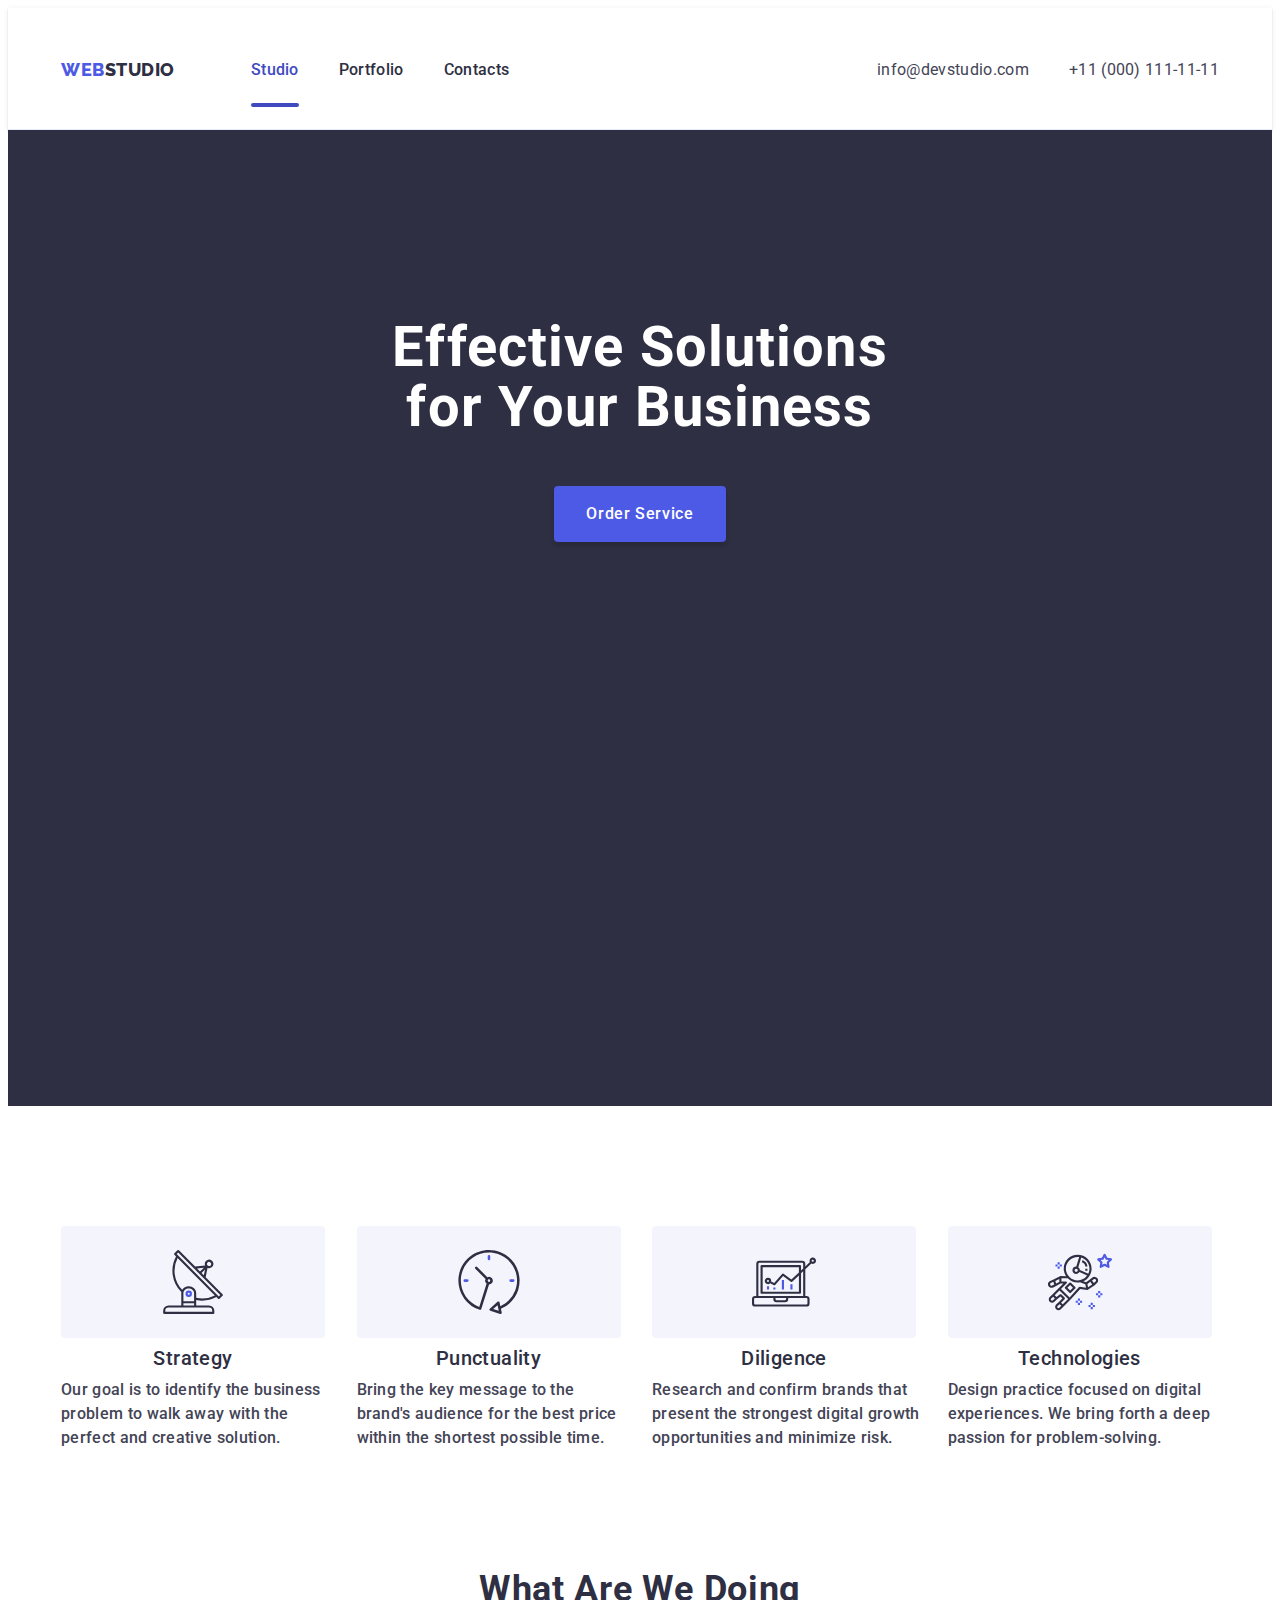
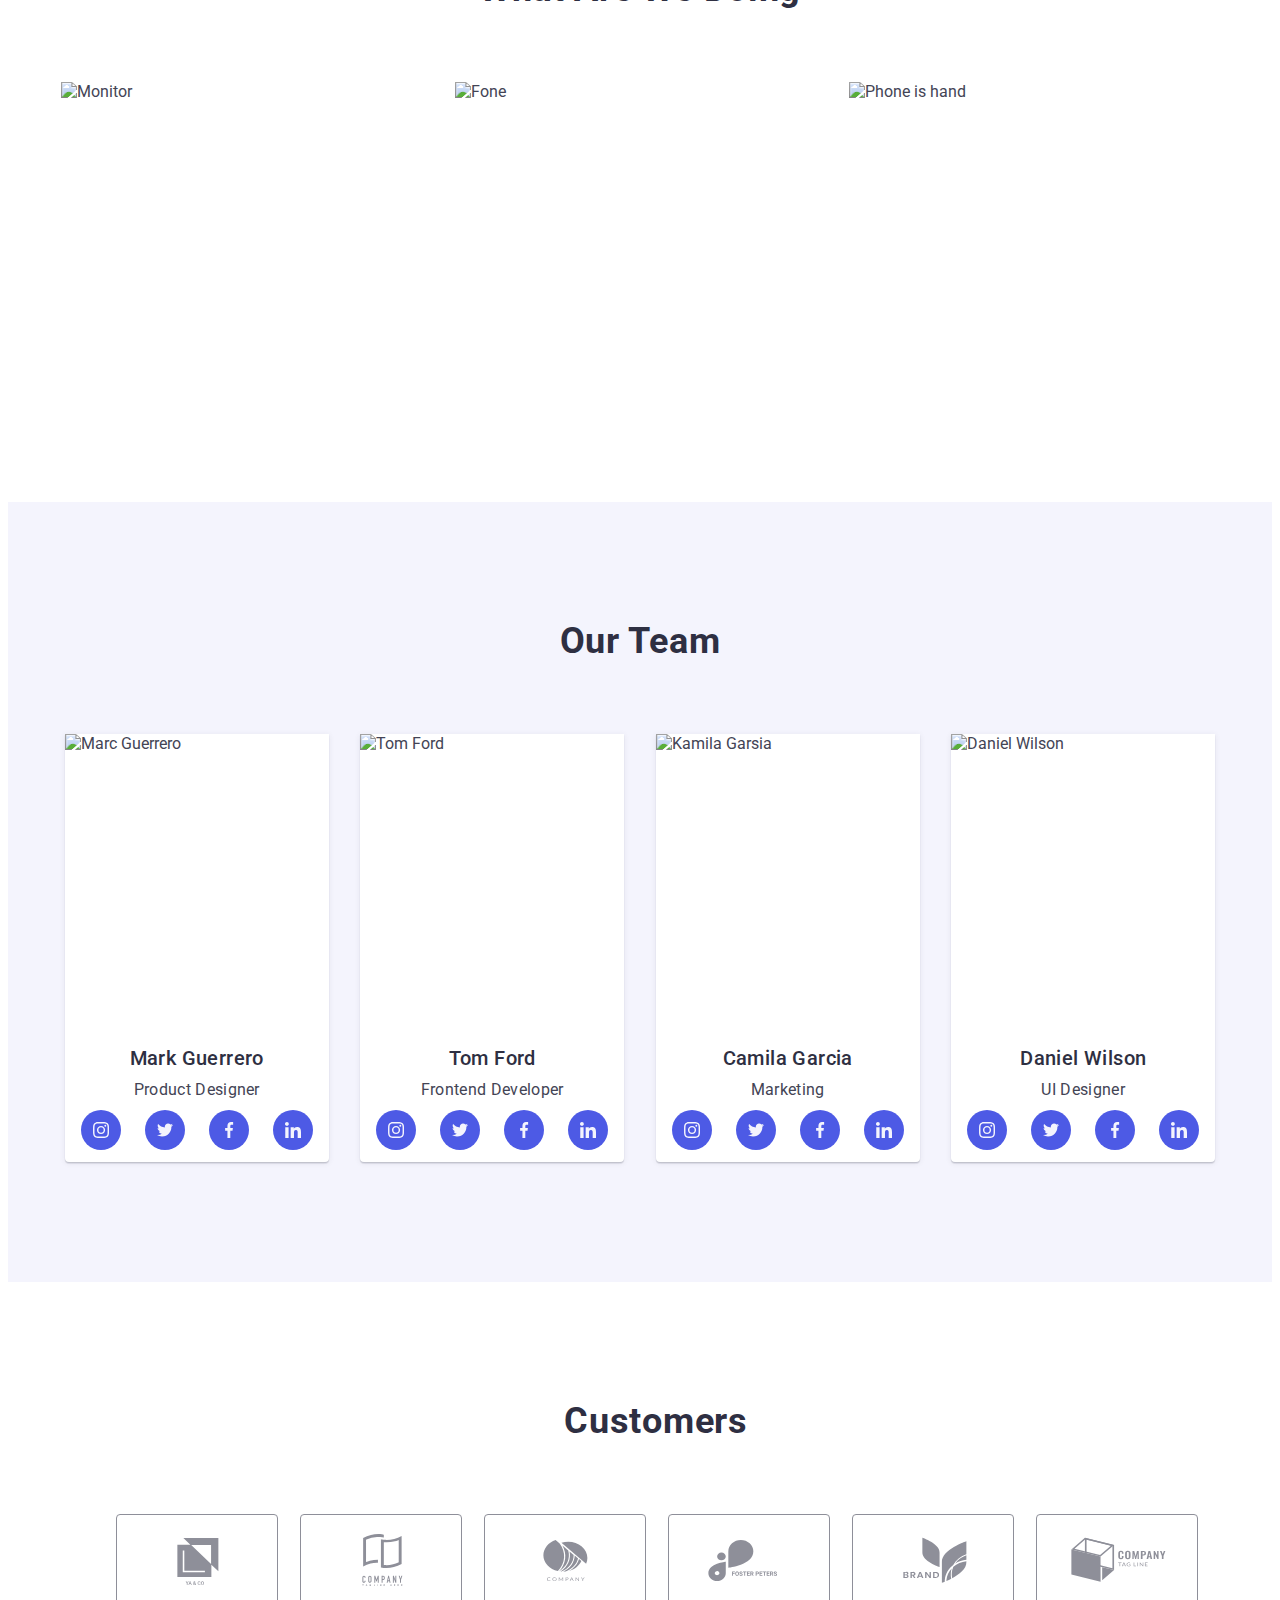
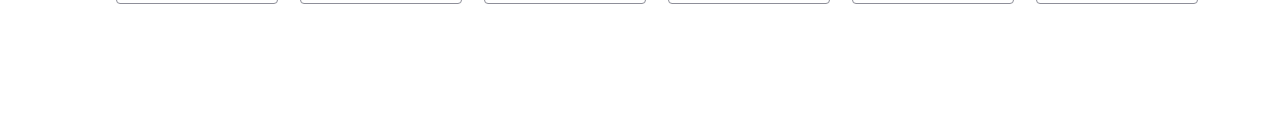
==== commit fe2ea405: "header, mob-menu" ====
--- a/index.html
+++ b/index.html
@@ -15,7 +15,7 @@
     </head>
 
     <body>
-       <!-- <header class="header">
+       <header class="header">
         <div class="container header-container">
         <nav class="header-navigation">
             <a class="header-logo link" href="./index.html">Web<span class="header-logo-color">Studio</span></a>
@@ -42,8 +42,86 @@
                 </li>
             </ul>
         </address>
+
+        <button type="button" class="menu-open-btn" data-menu-open><svg class="mob-open-icon" width="32" height="22">
+            <use href="./images/icons.svg#icon-mob-menu">
+            </use>
+         </svg></button>
         </div>
-       </header>  -->
+
+         <div class="mob-menu" data-menu>
+             <div>
+          <button type="button" class="menu-close-btn" data-menu-close>
+            <svg class="modal-imag" width="8" height="8">
+                <use href="./images/icons.svg#icon-close">
+                </use>
+            </svg>
+          </button>
+          
+              <ul class="mob-menu-list list">
+                    <li class="mob-menu-item">
+                        <a class="mob-menu-link link blu" href="./index.html">Studio</a>
+                    </li>
+                    <li class="mob-menu-item">
+                        <a class="mob-menu-link link" href="./portfolio.html">Portfolio</a>
+                    </li>
+                    <li class="mob-menu-item">
+                    <a class="mob-menu-link link" href="">Contacts</a>
+                    </li>
+                </ul>
+          </div>
+            <div>
+                <address class="mob-adress">
+                <ul class="mob-adress-list list">
+                    <li class="mob-adress-item">
+                        <a class="mob-adress-link link blu tel" href="tel:+110001111111">+11 (000) 111-11-11</a>
+                    </li>
+                    <li class="mob-adress-item">
+                        <a class="mob-adress-link link" href="mailto:info@devstudio.com">info@devstudio.com</a>
+                    </li>
+                </ul>
+            </address>
+                 
+                 <div class="mob-social">
+                    
+                    <ul class="mob-social-list list">
+                        <li class="mob-social-item">
+                            <a class="mob-social-link link" href="">
+                                <svg class="mob-imag-icons" width="24" height="24">
+                                    <use href="./images/icons.svg#icon-instagram-2">
+                                    </use>
+                                </svg>
+                            </a>
+                        </li>
+                        <li class="mob-social-item">
+                        <a class="mob-social-link link" href="">
+                            <svg class="mob-imag-icons" width="24" height="24">
+                                    <use href="./images/icons.svg#icon-twitter-1">
+                                    </use>
+                                </svg>
+                        </a>    
+                        </li>
+                        <li class="mob-social-item">
+                        <a class="mob-social-link link" href="">
+                            <svg class="mob-imag-icons" width="24" height="24">
+                                    <use href="./images/icons.svg#icon-facebook-1">
+                                    </use>
+                                </svg>
+                        </a>    
+                        </li>
+                        <li class="mob-social-item">
+                        <a class="mob-social-link link" href="">
+                            <svg class="mob-imag-icons" width="24" height="24">
+                                    <use href="./images/icons.svg#icon-linkedin-1">
+                                    </use>
+                                </svg>
+                        </a>    
+                        </li>
+                    </ul>
+                </div>
+            </div>
+         </div>
+       </header> 
 
        <main>
         <section class="hero">
@@ -123,7 +201,10 @@
             <h2 class="team-titl">Our Team</h2>
             <ul class="team-list list">
                 <li class="team-item">
-                    <img src="./images/MG.jpg" alt="Marc Guerrero" width="264" height="280">
+                    <img srcset="
+                    ./images/MG.jpg 1x,
+                    ./images/MG-x2.jpg 2x"
+                     src="./images/MG.jpg" alt="Marc Guerrero" width="264" height="280">
                     <div class="team-cart">
                     <h3 class="team-titl-three">Mark Guerrero</h3>
                     <p class="team-text">Product Designer</p>
@@ -162,7 +243,11 @@
                     </div>                    
                 </li>
 
-                <li class="team-item"><img src="./images/TF.jpg" alt="Tom Ford" width="264" height="280">
+                <li class="team-item">
+                    <img srcset="
+                    ./images/TF.jpg 1x,
+                    ./images/TF-x2.jpg 2x"
+                    src="./images/TF.jpg" alt="Tom Ford" width="264" height="280">
                     <div class="team-cart">
                         <h3 class="team-titl-three">Tom Ford</h3>
                         <p class="team-text">Frontend Developer</p>
@@ -201,7 +286,11 @@
                     </div>                      
                 </li>
 
-                <li class="team-item"><img src="./images/KG.jpg" alt="Kamila Garsia" width="264" height="280">
+                <li class="team-item">
+                    <img srcset="
+                    ./images/KG.jpg 1x,
+                    ./images/KG-x2.jpg 2x"
+                    src="./images/KG.jpg" alt="Kamila Garsia" width="264" height="280">
                         <div class="team-cart">
                         <h3 class="team-titl-three">Camila Garcia</h3>
                         <p class="team-text">Marketing</p>
@@ -240,7 +329,11 @@
                     </ul>
                     </div>   
                 </li>
-                <li class="team-item"><img src="./images/DW.jpg" alt="Daniel Wilson" width="264" height="280">
+                <li class="team-item">
+                    <img srcset="
+                    ./images/DW.jpg 1x,
+                    ./images/DW-x2.jpg 2x"
+                    src="./images/DW.jpg" alt="Daniel Wilson" width="264" height="280">
                     <div class="team-cart">
                         <h3 class="team-titl-three">Daniel Wilson</h3>
                         <p class="team-text">UI Designer</p>
--- a/css/styles.css
+++ b/css/styles.css
@@ -66,11 +66,11 @@
 .header-container {
 display: flex;
 align-items: center;
-
+    padding-top: 25.5px;
+    padding-bottom: 23.5px;
 }
 
 .header-navigation {
-    display: flex;
     align-items: center;
 }   
 
@@ -87,12 +87,15 @@
         letter-spacing: 0.03em;
         text-transform: uppercase;
         margin-right: 76px;
+        
         }
         
 .header-logo-color {
     color: var(--navyblue, #2E2F42);
 }
-
+.header-menu-list {
+    display: none;
+}
 
 .header-menu-link {
     color: var(--navyblue, #2E2F42);
@@ -137,7 +140,7 @@
 .adress {
     font-style: normal;
     margin-left: auto;
-
+display: none;
 }
 
 .header-adress-list {
@@ -163,11 +166,137 @@
 color:var(--ocean, #404BBF);
 }
 
+/************************************* MENU MOBILE******************************/
+
+.menu-open-btn {
+    margin-left: auto;
+    border: none;
+    background-color: transparent;
+}
+.mob-open-icon {
+    fill: #2E2F42;
+    stroke: #2E2F42;
+    
+}
+
+.mob-menu {
+    position: fixed;
+    top: 0;
+    z-index: 20;
+    width: 100vw;
+    height: 100vh;
+    display: flex;
+    flex-direction: column;
+    justify-content: space-between; 
+    overflow: auto;
+    padding: 24px 24px 40px 40px;
+    background-color: var(--white);
+}
+
+.is-hidden {}
+
+.menu-close-btn {
+    display: block;
+        margin-left: auto;
+        margin-bottom: 32px;
+}
+
+.modal-imag {}
+
+.mob-menu-list {
+display: inline-flex;
+    flex-direction: column;
+    align-items: flex-start;
+    gap: 40px;
+    
+}
+
+
+.mob-menu-item {}
+
+.mob-menu-link {
+    color: var(--navyblue, #2E2F42);
+        font-size: 36px;
+        font-style: normal;
+        font-weight: 700;
+        line-height: 1.11;
+        letter-spacing: 0.02em;
+        text-transform: capitalize;
+        
+}
+.header-menu-link:focus {
+    color: var(--ocean, #404BBF);
+}
+
+.mob-adress {}
+
+.mob-adress-list {
+    display: inline-flex;
+        flex-direction: column;
+        align-items: flex-start;
+        gap: 40px;
+        margin-bottom: 48px;
+}
+
+.mob-adress-item {}
+
+.mob-adress-link {
+    color: var(--slate, #434455);
+        font-size: 20px;
+        font-style: normal;
+        font-weight: 500;
+        line-height: 1.2;
+        letter-spacing: 0.4px;
+}
+
+ .blu {
+    color: var(--iris, #4D5AE5);
+ }    
+.tel { 
+    font-size: 26px;
+        font-style: normal;
+        font-weight: 700;
+        line-height: 1.11;
+        letter-spacing: 0.02em;
+        
+}
+
+.mob-social {}
+
+.mob-social-list {
+    display: inline-flex;
+        align-items: flex-start;
+        gap: 36px;
+}
+
+.mob-social-item {
+    width: 40px;
+        height: 40px;
+}
+
+.mob-social-link {
+    width: 100%;
+        height: 100%;
+        background-color: var(--iris, #4D5AE5);
+        border-radius: 50%;
+        display: flex;
+        align-items: center;
+        justify-content: center;
+        transition: background-color 250ms cubic-bezier(0.4, 0, 0.2, 1);
+}
+
+
+
+.mob-imag-icons {
+    fill: var(--cloud, #F4F4FD);
+}
+
+/************************************************************************************/
 .hero {
 background: var(--navyblue, #2E2F42);
 margin: 0 auto;
 /*  */
-background-image:linear-gradient(rgba(46, 47, 66, 0.7), rgba(46, 47, 66, 0.7)), url(../images/hero-bg.jpg);
+background-image:linear-gradient(rgba(46, 47, 66, 0.7), rgba(46, 47, 66, 0.7)), url(../images/hero-bg-mob-1x.jpg);
 background-repeat: no-repeat;
 background-position: center;
 background-size: cover;
@@ -177,6 +306,15 @@
 padding-bottom: 112px;
 padding-top: 112px;
 
+}
+
+@media (min-device-pixel-ratio: 2),
+(min-resolution: 192dpi),
+(min-resolution: 2dppx) {
+    .hero {
+        background-image: linear-gradient(rgba(46, 47, 66, 0.7), rgba(46, 47, 66, 0.7)),
+            url(../images/hero-bg-mob-2x.jpg);
+    }
 }
 
 .hero-titl {
@@ -292,14 +430,13 @@
     background-color:var(--cloud, #F4F4FD);
     padding-bottom: 96px;
     padding-top: 96px;
-    padding-left: 66px;
-    padding-right: 66px;
     display: flex;
 }
 
 .team-list {
     display: block;
     /*gap: 0px 72px;*/
+    
 }
 
 .team-item {
@@ -313,6 +450,7 @@
     margin-top: 72px;
     max-width: 264px;
     height: 428px;
+    margin: 0 auto;
 }
 
 .team-titl {
@@ -753,8 +891,10 @@
     top: 50%;
     left: 50%;
     transform: translate(-50%, -50%) scale(1);
-    width: 408px;
-    min-height: 584px;
+    /**/
+    width: 320px;
+    min-height: 584px; 
+
     background: var(--dairy, #FCFCFC);
     box-shadow: 0px 2px 1px 0px rgba(0, 0, 0, 0.20), 0px 1px 3px 0px rgba(0, 0, 0, 0.12), 0px 1px 1px 0px rgba(0, 0, 0, 0.14);
     border-radius: 4px;
--- a/css/media.css
+++ b/css/media.css
@@ -8,9 +8,22 @@
         max-width: 428px;
        
     }
+        .tel {
+            font-size: 36px;
+        }
+        .mob-social-list {
+            gap: 56px;
+        }
+.team-item {
+        max-width: 264px;
+        height: 428px;
+}
     .customers-item{
         height: 88px;
         }
+         .modal {
+            width: 392px;
+         }
         
 }
 
@@ -22,6 +35,7 @@
     .container {
         max-width: 768px;
     }
+        
     .advantages-item {
             width: calc((100% - 24px) / 2);
                 }
@@ -57,6 +71,15 @@
 }
 .hero {
     max-width: 768px;
+    background-image: linear-gradient(rgba(46, 47, 66, 0.7), rgba(46, 47, 66, 0.7)), url(../images/hero-bg-tab-1x.jpg);
+}
+@media (min-device-pixel-ratio: 2),
+(min-resolution: 192dpi),
+(min-resolution: 2dppx) {
+    .hero {
+        background-image: linear-gradient(rgba(46, 47, 66, 0.7), rgba(46, 47, 66, 0.7)),
+            url(../images/hero-bg-tab-2x.jpg);
+    }
 }
 .hero-titl {
     font-size: 56px;
@@ -65,7 +88,30 @@
 .hero-button {
     margin-top: 36px;
 }
-}
+ .modal {
+     width: 408px;
+ }
+ .header-navigation {
+    display: flex;
+ }
+ 
+.header-menu-list {
+    display: flex;
+}
+.adress {
+     display:block;
+     
+}
+.header-adress-list {
+    display: block;
+}
+.menu-open-btn {
+    display: none;
+}
+.mob-menu {
+    display: none;
+}
+
 
 
                                             /*DEXTOP 1158*/
@@ -75,6 +121,9 @@
     .container {
         max-width: 1158px;
     }
+        .header-adress-list {
+            display: flex;
+        }
         .advantages {
             padding-top: 120px;
             padding-bottom: 120px;
@@ -164,8 +213,17 @@
     height: 600px;
     padding-bottom: 188px;
     padding-top: 188px;
-}
-
+    background-image: linear-gradient(rgba(46, 47, 66, 0.7), rgba(46, 47, 66, 0.7)), url(../images/hero-bg.jpg);
+}
+
+@media (min-device-pixel-ratio: 2),
+(min-resolution: 192dpi),
+(min-resolution: 2dppx) {
+    .hero {
+        background-image: linear-gradient(rgba(46, 47, 66, 0.7), rgba(46, 47, 66, 0.7)),
+            url(../images/hero-bg-2x.jpg);
+    }
+}
 .hero-titl {
     line-height: 1.07;
     
@@ -174,4 +232,7 @@
 .hero-button {
     margin-top: 48px;
 }
+.modal {
+    
+}
 }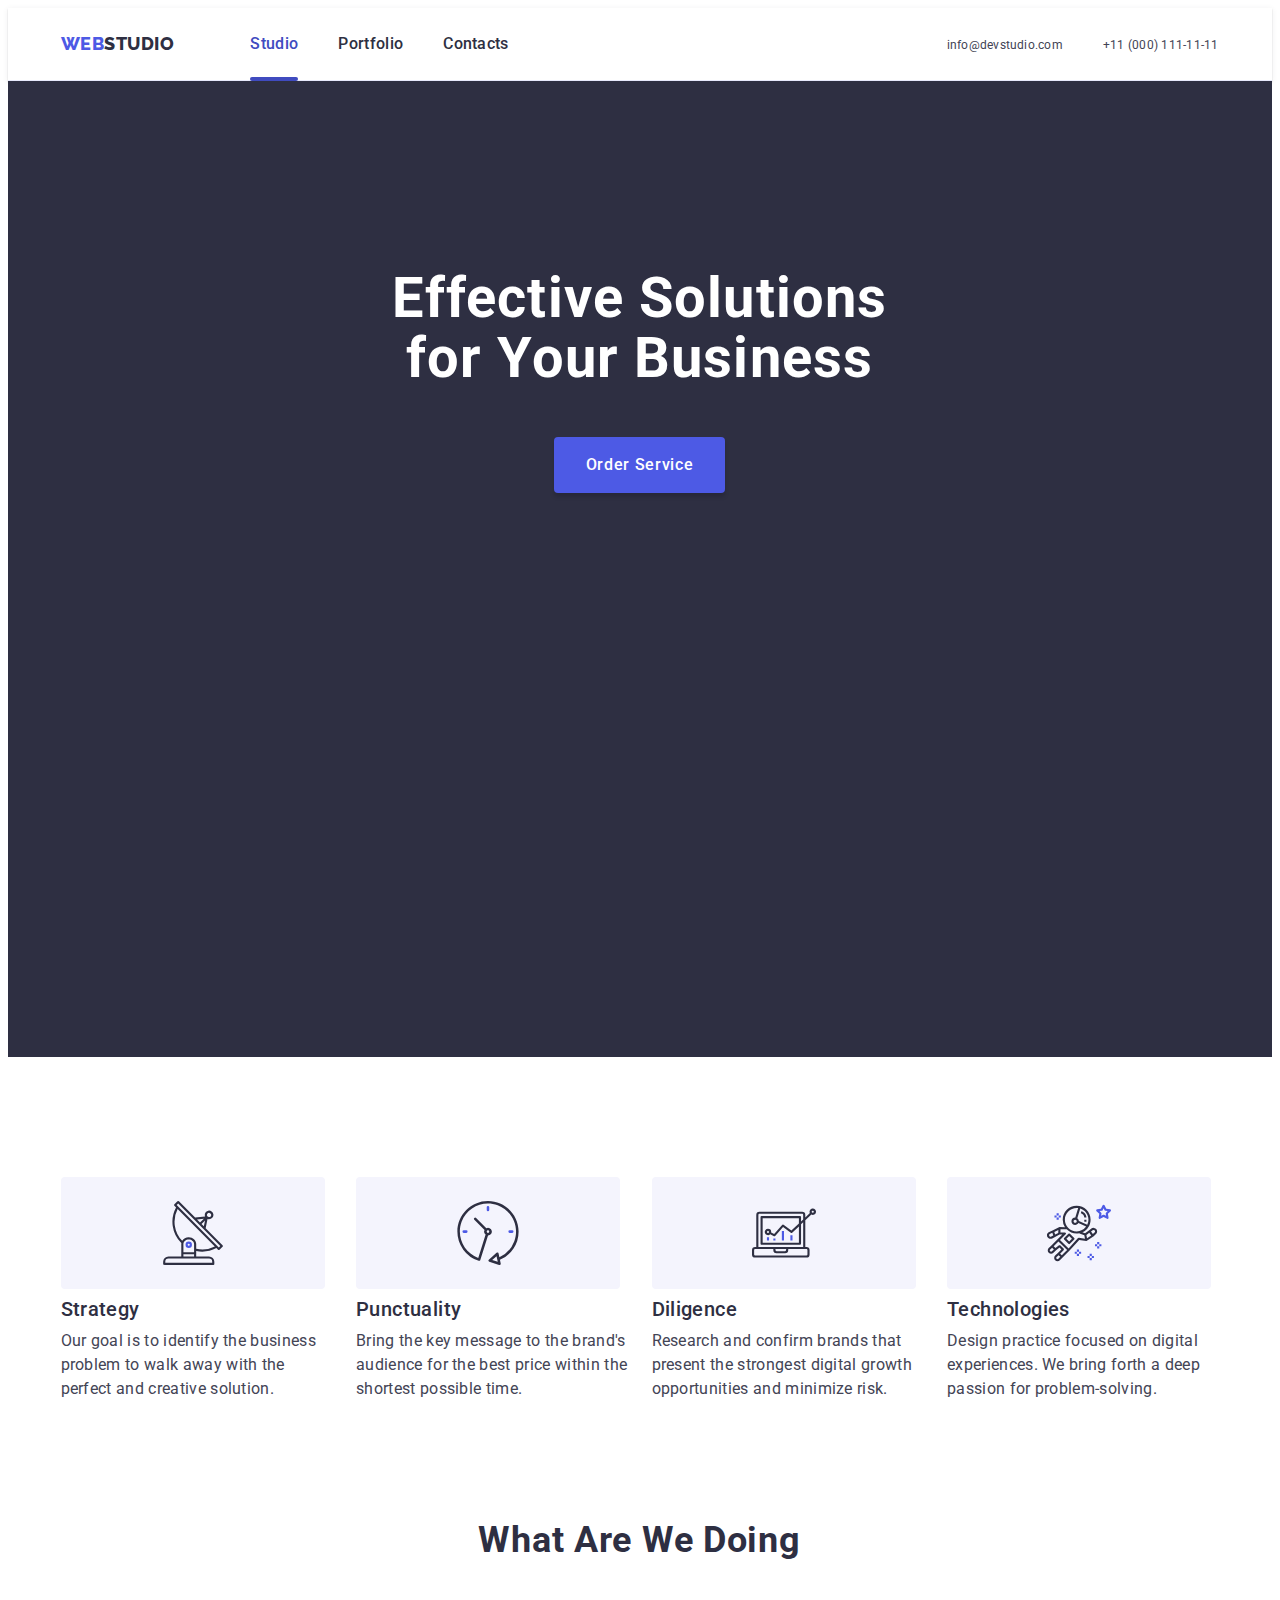
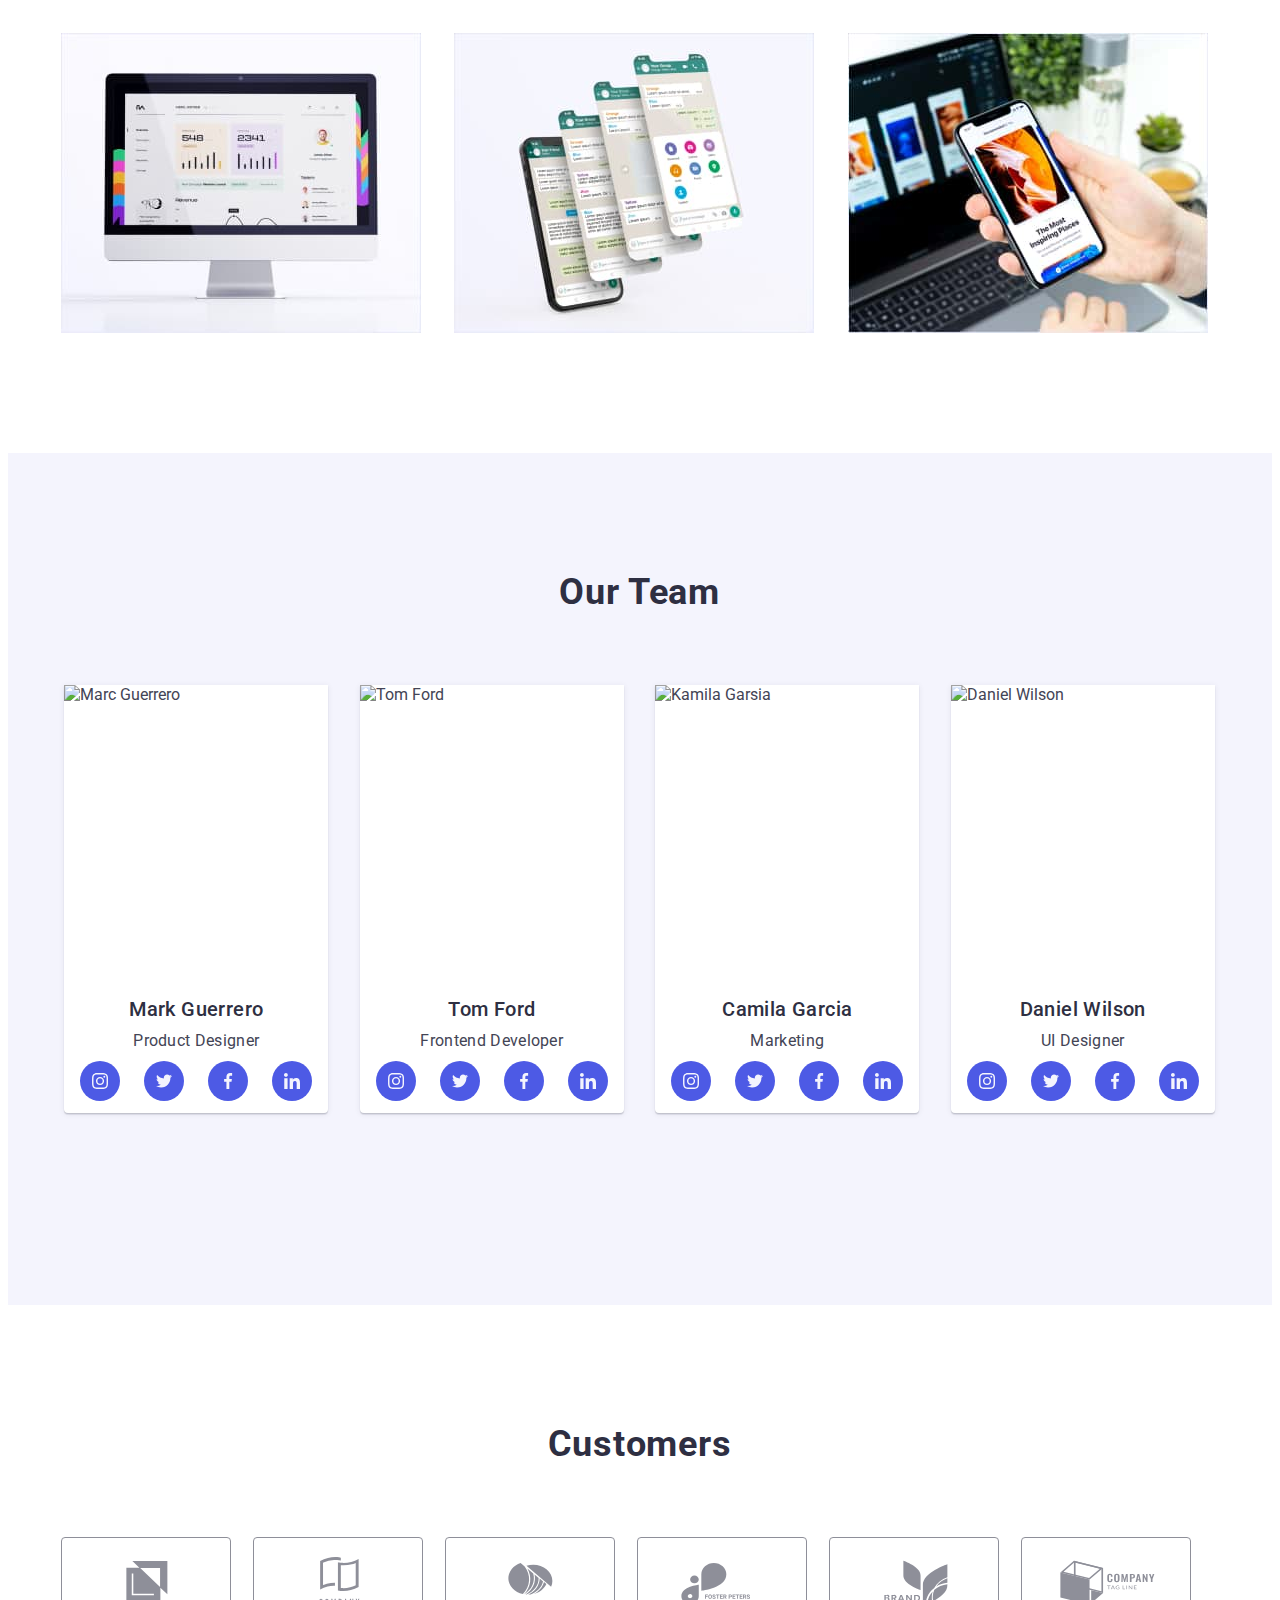
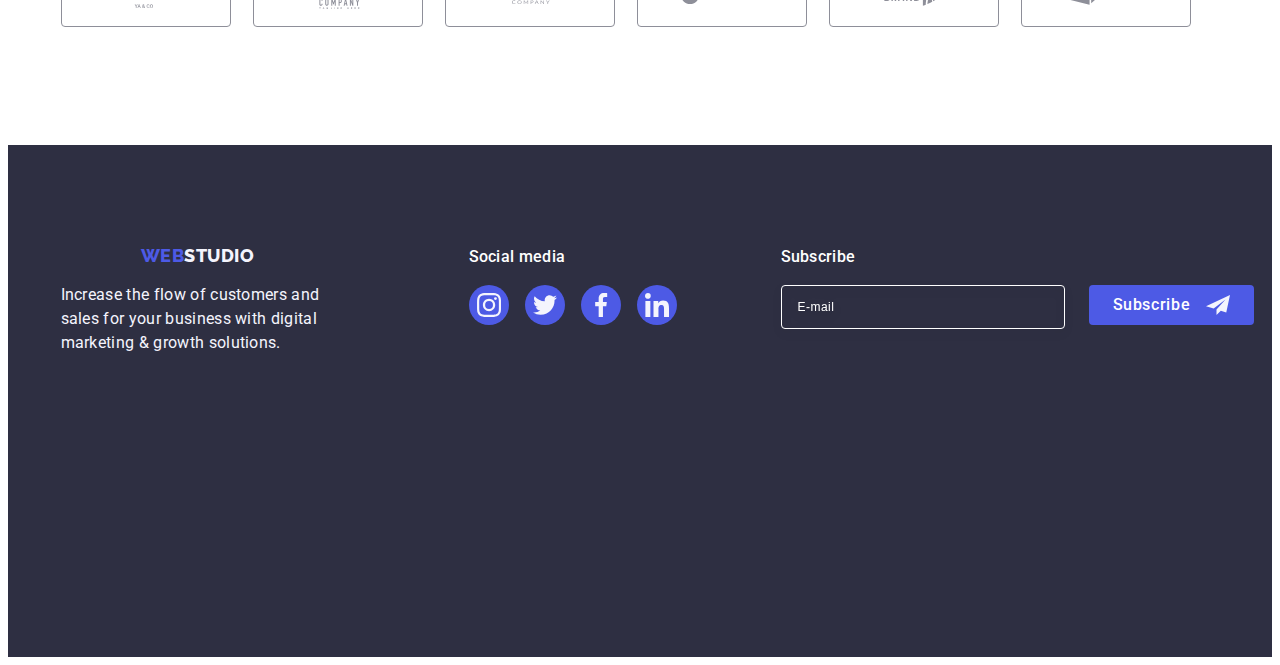
==== commit ec9c3ad7: "correct1" ====
--- a/index.html
+++ b/index.html
@@ -49,7 +49,7 @@
          </svg></button>
         </div>
 
-         <div class="mob-menu" data-menu>
+         <div class="mob-menu is-hidden" data-menu>
              <div>
           <button type="button" class="menu-close-btn" data-menu-close>
             <svg class="modal-imag" width="8" height="8">
@@ -190,14 +190,20 @@
             <div class="container">
             <h2 class="services-titl">What are we doing</h2>
             <ul class="services-list list">
-                <li class="services-item"><img src="./images/img1.jpg" alt="Monitor" width="360" height="300"></li>
-                <li class="services-item"><img src="./images/img2.jpg" alt="Fone" width="360" height="300"></li>
-                <li class="services-item"><img src="./images/img3.jpg" alt="Phone is hand" width="360" height="300"></li>
+                <li class="services-item">
+                    <img srcset="./images/monitor.jpg 1x, ./images/monitor-x2.jpg 2x" 
+                    src="./images/monitor.jpg" alt="Monitor" width="360" height="300"></li>
+                <li class="services-item">
+                    <img srcset="./images/mobile.jpg 1x, ./images/mobile-x2.jpg 2x"                     
+                    src="./images/mobile.jpg" alt="Fone" width="360" height="300"></li>
+                <li class="services-item">
+                    <img srcset="./images/laptop.jpg 1x, ./images/laptop-x2.jpg 2x"
+                    src="./images/laptop.jpg" alt="Phone is hand" width="360" height="300"></li>
             </ul>
             </div>
         </section>
         <section class="team">
-            <div class="container">
+            <div class="container tablet">
             <h2 class="team-titl">Our Team</h2>
             <ul class="team-list list">
                 <li class="team-item">
@@ -375,7 +381,7 @@
             </div>
         </section>
         <section class="customers">
-            <div class="container">
+            <div class="container tablet">
                 <h2 class="customers-titl">Customers</h2>
 <ul class="customers-list list">
     <li class="customers-item">
@@ -430,10 +436,10 @@
 </div>
 </section>
        </main>
-       <!-- <footer class="footer">
+       <footer class="footer">
         <div class="container page">
             <div class="footer-wramp">
-                <a class="footer-logo link link" href="./index.html">Web<span class="footer-logo-color">Studio</span></a>
+                <a class="footer-logo-link link" href="./index.html">Web<span class="footer-logo-color">Studio</span></a>
                 <p class="footer-text">
                 Increase the flow of customers and sales for your business with digital marketing & growth solutions.
             </p>
@@ -493,7 +499,7 @@
                 </form>
             </div>
         </div>
-       </footer> -->
+       </footer>
 <div data-modal class="backdrop  is-hidden">
     <div  class="modal">
         <button type="button" data-modal-close class="modal-close-btn">
--- a/css/styles.css
+++ b/css/styles.css
@@ -62,12 +62,14 @@
 .header {
 border-bottom: 1px solid var(--cornflower, #E7E9FC);
 box-shadow: 0px 2px 1px rgba(46, 47, 66, 0.08), 0px 1px 1px rgba(46, 47, 66, 0.16), 0px 1px 6px rgba(46, 47, 66, 0.08);
-}
+padding-top: 25.5px;
+padding-bottom: 23.5px;
+}
+
 .header-container {
 display: flex;
 align-items: center;
-    padding-top: 25.5px;
-    padding-bottom: 23.5px;
+    
 }
 
 .header-navigation {
@@ -149,12 +151,12 @@
 }
 .header-adress-link {
     color: var(--slate, #434455);
-font-size: 16px;
+font-size: 12px;
 font-weight: 400;
 line-height: 1.5;
 letter-spacing: 0.02em;
-padding-top: 24px;
-padding-bottom: 24px;
+/* padding-top: 24px;
+padding-bottom: 24px; */
 transition: color 250ms cubic-bezier(0.4, 0, 0.2, 1);
 }
 
@@ -199,9 +201,14 @@
     display: block;
         margin-left: auto;
         margin-bottom: 32px;
-}
-
-.modal-imag {}
+        border-radius: 50%;
+        
+        
+}
+
+.modal-imag {
+    border-color: #E7E9FC;
+}
 
 .mob-menu-list {
 display: inline-flex;
@@ -437,6 +444,7 @@
     display: block;
     /*gap: 0px 72px;*/
     
+    
 }
 
 .team-item {
@@ -451,6 +459,10 @@
     max-width: 264px;
     height: 428px;
     margin: 0 auto;
+    
+}
+.team-item:not(:last-child) {
+    margin-bottom: 72px;
 }
 
 .team-titl {
@@ -461,13 +473,13 @@
         line-height: 1.11;
         letter-spacing: 0.02em;
         text-transform: capitalize;
-        /* margin-bottom: 72px; */
+        margin-bottom: 72px;
         }
 
 .team-cart {
     padding-top: 32px;
     padding-bottom: 32px; 
-    
+   
 
 }
 .team-titl-three {
@@ -550,15 +562,15 @@
     gap: 72px 16px;
    
     flex-wrap: wrap;
-    
+   
 }
 
 .customers-item {
     
-     
+
    width: 190px;
     width: calc((100% - 16px) / 2);
-    
+    height: 88px;
 } 
 
 .customers-link {
@@ -572,7 +584,7 @@
     color: var(--lightslate, #8E8F99);
     transition: border-color 250ms cubic-bezier(0.4, 0, 0.2, 1),
         color 250ms cubic-bezier(0.4, 0, 0.2, 1);
-        
+    
 }
 .customers-link:hover {
     border-color: var(--ocean, #404BBF);
@@ -595,29 +607,49 @@
 
 .footer {
     background: var(--navyblue, #2E2F42);
-    padding-top: 100px;
-    padding-bottom: 100px;
-}
-.footer-logo {
+    
+        padding-top: 97.5px;
+        padding-bottom: 104px;
+        height: 664px;
+        
+}
+
+
+
+.page {
+    
+        display: flex;
+        flex-direction: column;
+        /* justify-content: center; */
+        align-items: baseline;
+    
+    
+
+    
+}
+
+.footer-wramp {
+    /* margin-right: 120px; */
+    justify-content: center;
+    margin: 0 auto;
+    margin-bottom: 72px;
+    
+}
+
+.footer-logo-link {
     display: inline-block;
-    color:var(--iris, #4D5AE5);
-        font-family: 'Raleway', sans-serif;
-        font-size: 18px;
-        font-weight: 800;
-        line-height: 1.17;
-        letter-spacing: 0.03em;
-        text-transform: uppercase;
-        margin-bottom: 16px;
-}
-
-.page {
-    display: flex;
-    align-items: baseline;
-    
-}
-
-.footer-wramp {
-    margin-right: 120px;
+    color: var(--iris, #4D5AE5);
+    font-family: 'Raleway', sans-serif;
+    font-size: 18px;
+    font-weight: 800;
+    line-height: 1.17;
+    letter-spacing: 0.03em;
+    text-transform: uppercase;
+    /* margin-bottom: 16px; */
+    
+    margin-bottom: 17.5px;
+    padding-left: 80px;
+    text-align: center;
     
 }
 
@@ -627,14 +659,19 @@
 
 .footer-text {
     color: var(--cloud, #F4F4FD);
-        font-size: 16px;
-        line-height: 1.5;
-        letter-spacing: 0.02em;
-        max-width: 264px;
-        
-}
-
-/*.footer-social {}*/
+    font-size: 16px;
+    line-height: 1.5;
+    letter-spacing: 0.02em;
+        /* width: 268px; */
+        
+        text-align: center;
+}
+
+.footer-social {
+    align-items: flex-end;
+    margin: 0 auto;
+    margin-bottom: 72px;
+}
 
 .footer-social-text {
     font-weight: 500;
@@ -643,16 +680,19 @@
     letter-spacing: 0.02em;
     color: var(--white, #FFFFFF);
     margin-bottom: 16px;
+    text-align: center;
 }
 
 .footer-social-list {
     display: flex;
     gap: 16px;
+    
 }
 
 .footer-social-item {
     width: 40px;
     height: 40px;
+    
 }
 
 .footer-social-link {
@@ -665,6 +705,7 @@
     justify-content: center;
     transition: background-color 250ms cubic-bezier(0.4, 0, 0.2, 1);
 
+
 }
 
 .footer-social-link:hover {
@@ -682,8 +723,16 @@
 }
 
 .footer-container-form {
-    margin-left: 80px;
-}
+    /* margin-left: 80px; */
+    /* margin: 0 auto; */
+}
+
+.footer-form {
+    display: block;
+    
+    
+}
+
 .foote-form-text {
     color: var(--white, #FFF);
         font-size: 16px;
@@ -692,9 +741,11 @@
         line-height: 1.5;
         letter-spacing: 0.02em;
         margin-bottom: 16px;
-}
+        text-align: center;
+}
+
 .footer-form-input {
-width: 264px;
+width: 291px;
 height: 40px;
 border-radius: 4px;
     border: 1px solid var(--white, #ffffff);
@@ -705,12 +756,10 @@
 padding-left: 16px;
 filter: drop-shadow(0px 4px 4px rgba(0, 0, 0, 0.15));
 color: var(--white, #ffffff);
-}
-
-.footer-form {
-    display: flex;
-    gap: 24px;
-}
+margin-bottom: 16px;
+}
+
+
 
 .footer-form-input::placeholder {
     color: var(--white, #ffffff);
@@ -734,6 +783,7 @@
         border-radius: 4px;
         background: var(--iris, #4D5AE5);
         border: none;
+        margin: 0 auto;
 }
 
 .footer-button-icon {
--- a/css/media.css
+++ b/css/media.css
@@ -24,7 +24,19 @@
          .modal {
             width: 392px;
          }
-        
+        .footer-logo-link {
+            /* padding-left: 140px; */
+        }
+        .footer-text {
+            display: flex;
+            justify-content: center;
+            /* text-align: center; */
+            max-width: 268px;
+
+                }
+        .footer-form-input {
+            width: 398px;
+        }
 }
 
 
@@ -35,17 +47,27 @@
     .container {
         max-width: 768px;
     }
+    .tablet {
+        width: 584px;
+    }
+
+    .header {
+        padding-top: 0;
+        padding-bottom: 0;
+    }
         
     .advantages-item {
             width: calc((100% - 24px) / 2);
                 }
         .advantages-list {
             gap: 72px 24px; 
-            
-}
+            }
+    .advantages-titl {
+        text-align: left;
+    }        
 .team {
-    padding-left: 92px;
-        padding-right: 92px;
+    /* padding-left: 92px;
+    padding-right: 92px; */
 }
 .team-list {
     display: flex;
@@ -61,8 +83,8 @@
 }
 
 .customers {
-    padding-left: 92px;
-    padding-right: 92px;
+    /* padding-left: 92px;
+    padding-right: 92px; */
 }
 .customers-item {
     
@@ -103,7 +125,9 @@
      
 }
 .header-adress-list {
-    display: block;
+    display: flex;
+    flex-direction: column;
+    gap: 12px;
 }
 .menu-open-btn {
     display: none;
@@ -111,6 +135,65 @@
 .mob-menu {
     display: none;
 }
+.footer {
+    /* padding: 96px 164px 96px 108px;*/
+    height: 456px;
+}
+.page {
+    flex-direction: row;
+    flex-wrap: wrap;
+    width: 584px;
+    gap: 72px 24px;
+}
+
+.footer-wramp {
+    margin-bottom: 0;
+    
+}
+
+.footer-logo-link {
+    text-align: left;
+}
+
+.footer-text {
+    width: 264px;
+    /* margin-right: 24px;
+    margin-bottom: 72px; */
+    text-align: left;
+    margin-bottom: 0;
+    
+
+}
+.footer-social-list {
+   
+}
+.footer-form {
+    display: flex;
+    gap: 24px;
+}
+
+.foote-form-text {
+    margin-right: 24px;
+    text-align: left;
+    }
+
+    .footer-social {
+        margin: 0;
+    }
+
+.footer-social-text {
+    text-align: left;
+}
+
+.footer-social-item {
+    margin-bottom: 0;
+}
+
+.footer-form-input {
+    width: 264px; 
+}
+}
+
 
 
 
@@ -120,9 +203,16 @@
 @media screen and (min-width:1158px) {
     .container {
         max-width: 1158px;
-    }
+        padding-left: 15px;
+            padding-right: 15x;
+    }
+        .tablet {
+            width: 100%;
+        }
         .header-adress-list {
             display: flex;
+            flex-direction: row;
+            gap: 40px;
         }
         .advantages {
             padding-top: 120px;
@@ -156,7 +246,11 @@
             font-weight: 500;
             line-height: 1.2;
             max-width: 264px;
-    }
+            text-align: left;
+    }
+        .advantages-text {
+            font-weight: 400;
+        }
         .services {
             display: flex;
             padding-bottom: 120px;
@@ -200,6 +294,9 @@
 .customers {
     padding-top: 120px;
     padding-bottom: 120px; 
+            padding-left: 0;
+            padding-right: 0;
+        
 }
 .customers-list {
     gap: 24px;
@@ -227,11 +324,35 @@
 .hero-titl {
     line-height: 1.07;
     
+    
 }
 
 .hero-button {
     margin-top: 48px;
 }
+.page {
+    flex-wrap: nowrap;
+    width: 100%;
+}
+.footer {
+padding-top: 100px;
+padding-bottom: 100px;
+height: 312px;
+/* width: 1440px; */
+}
+.footer-wramp {
+    margin-right: 120px;
+    justify-content: left;
+}
+
+.footer-logo-link {
+text-align: left;
+}
+
+.footer-container-form {
+    margin-left: 80px;
+}
+
 .modal {
     
 }
